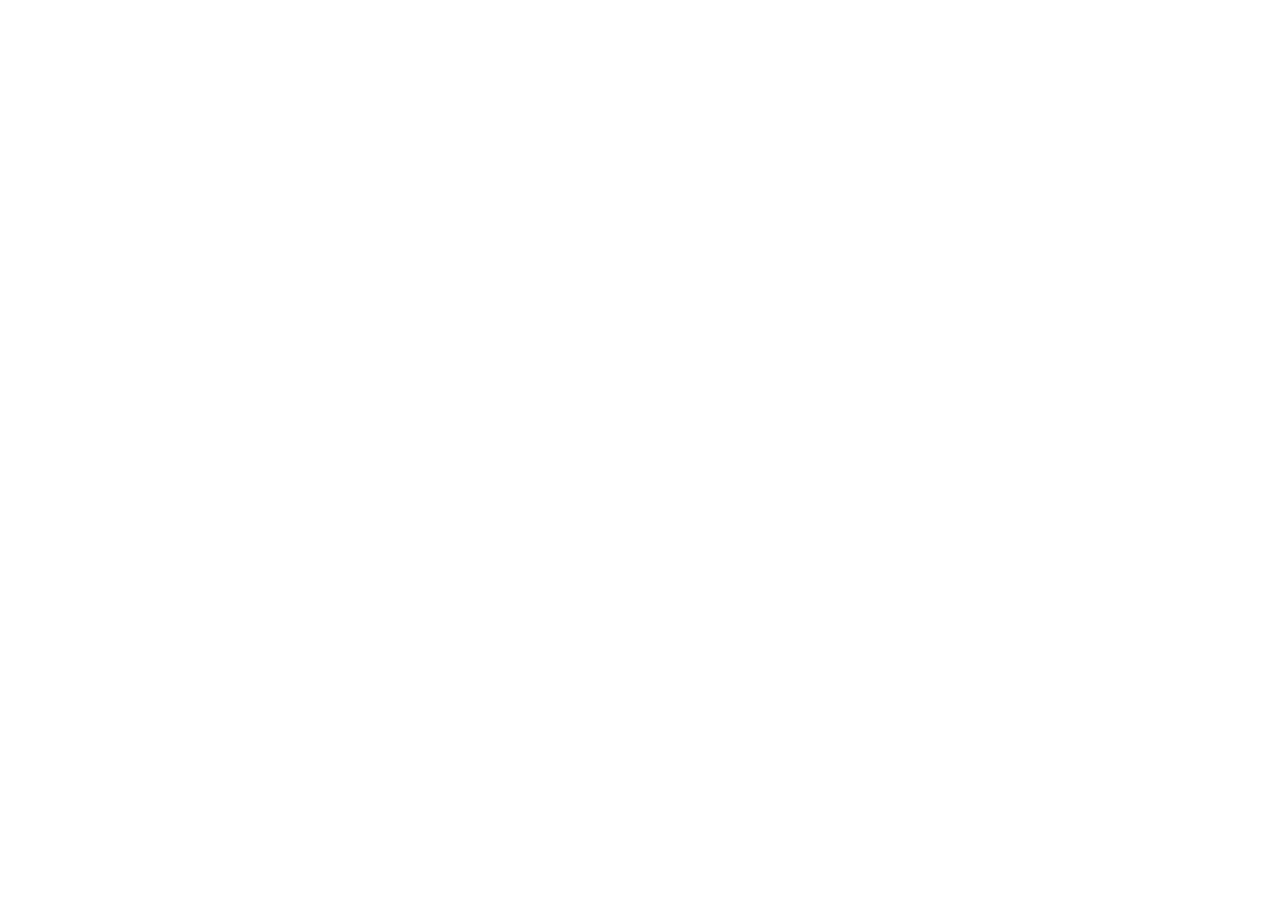
==== index.html @ 46f99bf2 "Update index.html to corrected build (new JS/CSS bundle hashes)" ====
<!doctype html>
<html lang="en">
  <head>
    <meta charset="UTF-8" />
    <link rel="icon" type="image/svg+xml" href="data:image/svg+xml,<svg xmlns='http://www.w3.org/2000/svg' viewBox='0 0 100 100'><text y='.9em' font-size='90'>✦</text></svg>" />
    <meta name="viewport" content="width=device-width, initial-scale=1.0" />
    <title>Ashfan — The Journey</title>
    <!-- Self-hosted fonts (public/fonts): zero external font requests.
         The display face and the hero poster are preloaded so first
         paint is already in the right type. -->
    <link rel="preload" as="font" type="font/woff2" href="./fonts/instrument-serif-400.woff2" crossorigin>
    <link rel="preload" as="image" href="./assets/hero-poster2.png">
    <script type="module" crossorigin src="./assets/index-CRUWCYdP.js"></script>
    <link rel="stylesheet" crossorigin href="./assets/index-CZ-pi1lu.css">
  </head>
  <body class="bg-[#C9CFD6] text-[#1A1C1E] selection:bg-[#F5B81E] selection:text-[#1A1C1E] antialiased overflow-x-hidden">
    <div id="root"></div>
  </body>
</html>
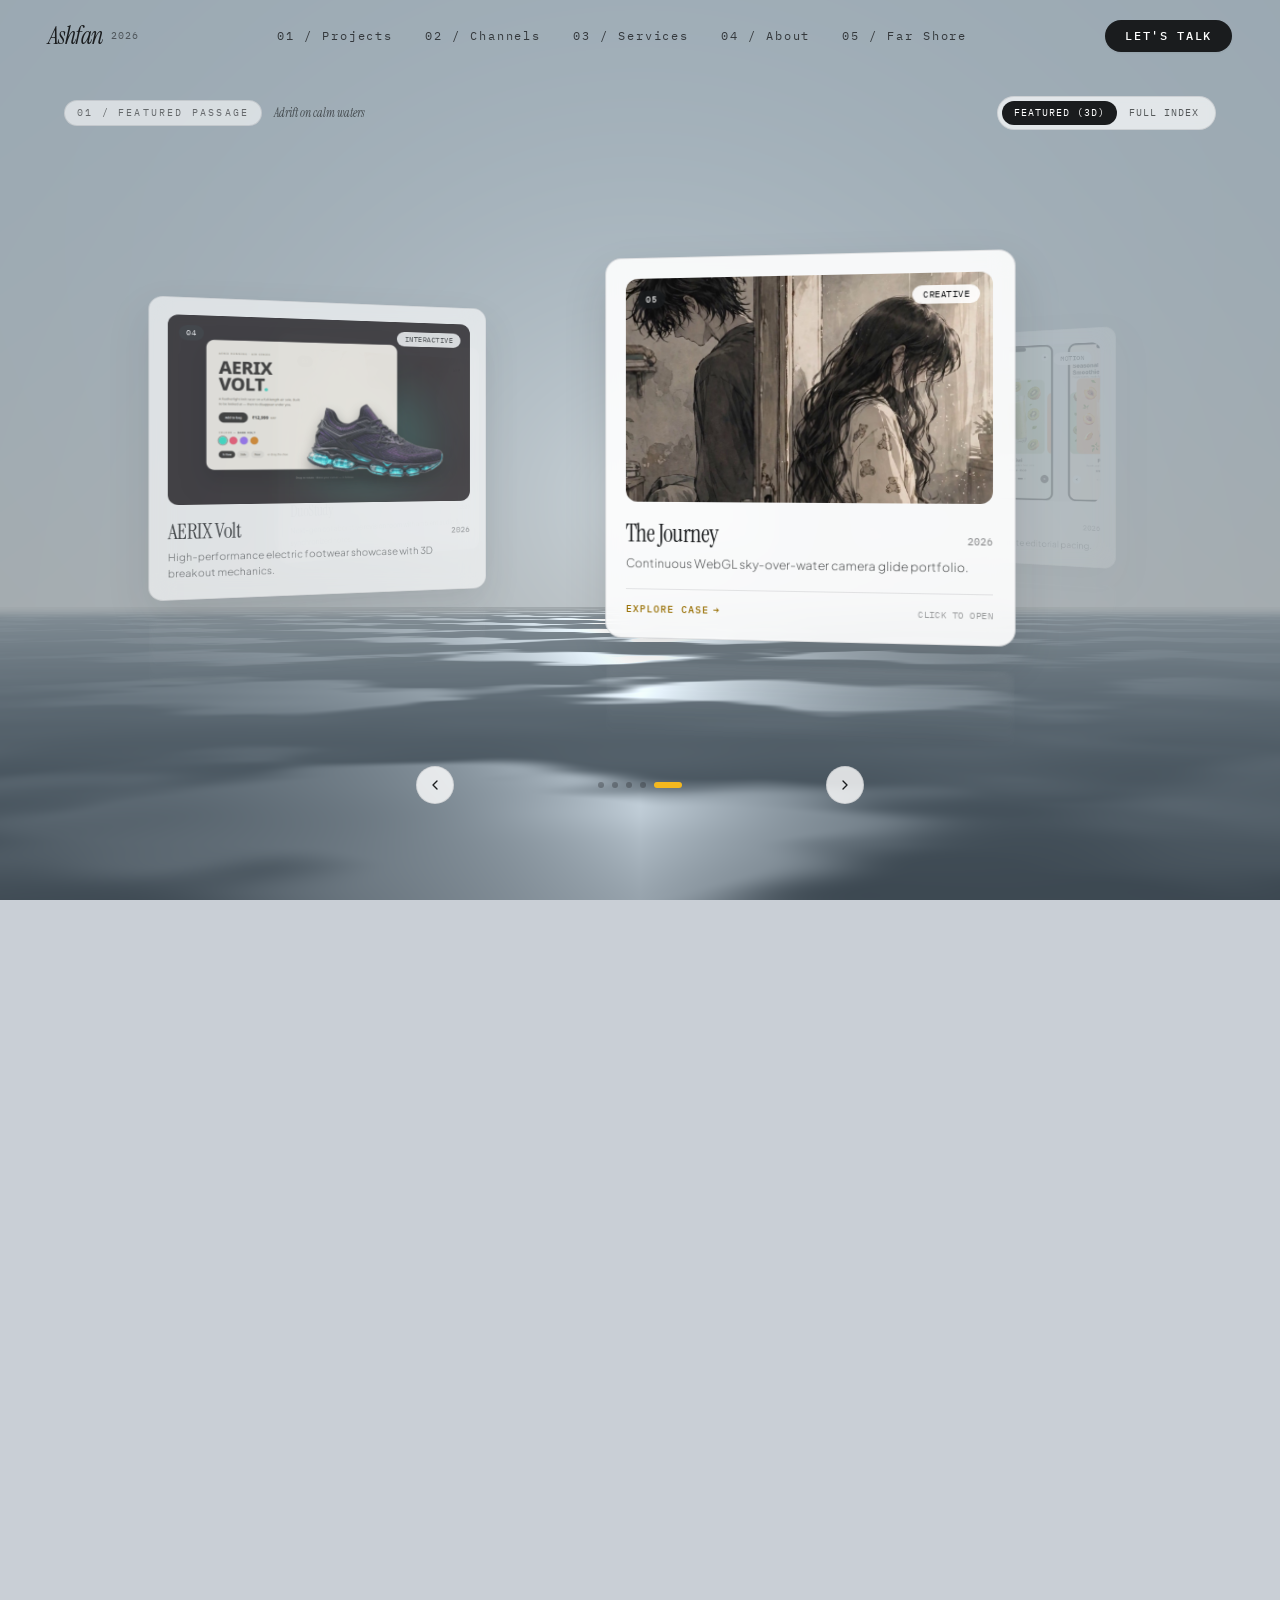
==== commit 6d3cceaf: "Update index.html to reference corrected build assets index-DCK0mVu6.js and index-BfdSkis0.css" ====
--- a/index.html
+++ b/index.html
@@ -10,8 +10,8 @@
          paint is already in the right type. -->
     <link rel="preload" as="font" type="font/woff2" href="./fonts/instrument-serif-400.woff2" crossorigin>
     <link rel="preload" as="image" href="./assets/hero-poster2.png">
-    <script type="module" crossorigin src="./assets/index-CRUWCYdP.js"></script>
-    <link rel="stylesheet" crossorigin href="./assets/index-CZ-pi1lu.css">
+    <script type="module" crossorigin src="./assets/index-DCK0mVu6.js"></script>
+    <link rel="stylesheet" crossorigin href="./assets/index-BfdSkis0.css">
   </head>
   <body class="bg-[#C9CFD6] text-[#1A1C1E] selection:bg-[#F5B81E] selection:text-[#1A1C1E] antialiased overflow-x-hidden">
     <div id="root"></div>
--- a/assets/index-BfdSkis0.css
+++ b/assets/index-BfdSkis0.css
@@ -0,0 +1 @@
+*,:before,:after{--tw-border-spacing-x: 0;--tw-border-spacing-y: 0;--tw-translate-x: 0;--tw-translate-y: 0;--tw-rotate: 0;--tw-skew-x: 0;--tw-skew-y: 0;--tw-scale-x: 1;--tw-scale-y: 1;--tw-pan-x: ;--tw-pan-y: ;--tw-pinch-zoom: ;--tw-scroll-snap-strictness: proximity;--tw-gradient-from-position: ;--tw-gradient-via-position: ;--tw-gradient-to-position: ;--tw-ordinal: ;--tw-slashed-zero: ;--tw-numeric-figure: ;--tw-numeric-spacing: ;--tw-numeric-fraction: ;--tw-ring-inset: ;--tw-ring-offset-width: 0px;--tw-ring-offset-color: #fff;--tw-ring-color: rgb(59 130 246 / .5);--tw-ring-offset-shadow: 0 0 #0000;--tw-ring-shadow: 0 0 #0000;--tw-shadow: 0 0 #0000;--tw-shadow-colored: 0 0 #0000;--tw-blur: ;--tw-brightness: ;--tw-contrast: ;--tw-grayscale: ;--tw-hue-rotate: ;--tw-invert: ;--tw-saturate: ;--tw-sepia: ;--tw-drop-shadow: ;--tw-backdrop-blur: ;--tw-backdrop-brightness: ;--tw-backdrop-contrast: ;--tw-backdrop-grayscale: ;--tw-backdrop-hue-rotate: ;--tw-backdrop-invert: ;--tw-backdrop-opacity: ;--tw-backdrop-saturate: ;--tw-backdrop-sepia: ;--tw-contain-size: ;--tw-contain-layout: ;--tw-contain-paint: ;--tw-contain-style: }::backdrop{--tw-border-spacing-x: 0;--tw-border-spacing-y: 0;--tw-translate-x: 0;--tw-translate-y: 0;--tw-rotate: 0;--tw-skew-x: 0;--tw-skew-y: 0;--tw-scale-x: 1;--tw-scale-y: 1;--tw-pan-x: ;--tw-pan-y: ;--tw-pinch-zoom: ;--tw-scroll-snap-strictness: proximity;--tw-gradient-from-position: ;--tw-gradient-via-position: ;--tw-gradient-to-position: ;--tw-ordinal: ;--tw-slashed-zero: ;--tw-numeric-figure: ;--tw-numeric-spacing: ;--tw-numeric-fraction: ;--tw-ring-inset: ;--tw-ring-offset-width: 0px;--tw-ring-offset-color: #fff;--tw-ring-color: rgb(59 130 246 / .5);--tw-ring-offset-shadow: 0 0 #0000;--tw-ring-shadow: 0 0 #0000;--tw-shadow: 0 0 #0000;--tw-shadow-colored: 0 0 #0000;--tw-blur: ;--tw-brightness: ;--tw-contrast: ;--tw-grayscale: ;--tw-hue-rotate: ;--tw-invert: ;--tw-saturate: ;--tw-sepia: ;--tw-drop-shadow: ;--tw-backdrop-blur: ;--tw-backdrop-brightness: ;--tw-backdrop-contrast: ;--tw-backdrop-grayscale: ;--tw-backdrop-hue-rotate: ;--tw-backdrop-invert: ;--tw-backdrop-opacity: ;--tw-backdrop-saturate: ;--tw-backdrop-sepia: ;--tw-contain-size: ;--tw-contain-layout: ;--tw-contain-paint: ;--tw-contain-style: }*,:before,:after{box-sizing:border-box;border-width:0;border-style:solid;border-color:#e5e7eb}:before,:after{--tw-content: ""}html,:host{line-height:1.5;-webkit-text-size-adjust:100%;-moz-tab-size:4;-o-tab-size:4;tab-size:4;font-family:Plus Jakarta Sans,system-ui,-apple-system,sans-serif;font-feature-settings:normal;font-variation-settings:normal;-webkit-tap-highlight-color:transparent}body{margin:0;line-height:inherit}hr{height:0;color:inherit;border-top-width:1px}abbr:where([title]){-webkit-text-decoration:underline dotted;text-decoration:underline dotted}h1,h2,h3,h4,h5,h6{font-size:inherit;font-weight:inherit}a{color:inherit;text-decoration:inherit}b,strong{font-weight:bolder}code,kbd,samp,pre{font-family:IBM Plex Mono,ui-monospace,SFMono-Regular,monospace;font-feature-settings:normal;font-variation-settings:normal;font-size:1em}small{font-size:80%}sub,sup{font-size:75%;line-height:0;position:relative;vertical-align:baseline}sub{bottom:-.25em}sup{top:-.5em}table{text-indent:0;border-color:inherit;border-collapse:collapse}button,input,optgroup,select,textarea{font-family:inherit;font-feature-settings:inherit;font-variation-settings:inherit;font-size:100%;font-weight:inherit;line-height:inherit;letter-spacing:inherit;color:inherit;margin:0;padding:0}button,select{text-transform:none}button,input:where([type=button]),input:where([type=reset]),input:where([type=submit]){-webkit-appearance:button;background-color:transparent;background-image:none}:-moz-focusring{outline:auto}:-moz-ui-invalid{box-shadow:none}progress{vertical-align:baseline}::-webkit-inner-spin-button,::-webkit-outer-spin-button{height:auto}[type=search]{-webkit-appearance:textfield;outline-offset:-2px}::-webkit-search-decoration{-webkit-appearance:none}::-webkit-file-upload-button{-webkit-appearance:button;font:inherit}summary{display:list-item}blockquote,dl,dd,h1,h2,h3,h4,h5,h6,hr,figure,p,pre{margin:0}fieldset{margin:0;padding:0}legend{padding:0}ol,ul,menu{list-style:none;margin:0;padding:0}dialog{padding:0}textarea{resize:vertical}input::-moz-placeholder,textarea::-moz-placeholder{opacity:1;color:#9ca3af}input::placeholder,textarea::placeholder{opacity:1;color:#9ca3af}button,[role=button]{cursor:pointer}:disabled{cursor:default}img,svg,video,canvas,audio,iframe,embed,object{display:block;vertical-align:middle}img,video{max-width:100%;height:auto}[hidden]:where(:not([hidden=until-found])){display:none}.\!container{width:100%!important}.container{width:100%}@media(min-width:640px){.\!container{max-width:640px!important}.container{max-width:640px}}@media(min-width:768px){.\!container{max-width:768px!important}.container{max-width:768px}}@media(min-width:1024px){.\!container{max-width:1024px!important}.container{max-width:1024px}}@media(min-width:1280px){.\!container{max-width:1280px!important}.container{max-width:1280px}}@media(min-width:1536px){.\!container{max-width:1536px!important}.container{max-width:1536px}}.pointer-events-none{pointer-events:none}.pointer-events-auto{pointer-events:auto}.visible{visibility:visible}.static{position:static}.fixed{position:fixed}.absolute{position:absolute}.relative{position:relative}.inset-0{top:0;right:0;bottom:0;left:0}.inset-x-0{left:0;right:0}.inset-x-8{left:2rem;right:2rem}.-bottom-2{bottom:-.5rem}.bottom-8{bottom:2rem}.left-1\/2{left:50%}.left-2\.5{left:.625rem}.left-3{left:.75rem}.right-3{right:.75rem}.top-0{top:0}.top-2\.5{top:.625rem}.top-20{top:5rem}.top-3{top:.75rem}.top-\[102\%\]{top:102%}.top-\[96\%\]{top:96%}.top-\[98\%\]{top:98%}.z-0{z-index:0}.z-10{z-index:10}.z-20{z-index:20}.z-30{z-index:30}.z-40{z-index:40}.z-50{z-index:50}.col-span-2{grid-column:span 2 / span 2}.mx-auto{margin-left:auto;margin-right:auto}.my-auto{margin-top:auto;margin-bottom:auto}.mb-1{margin-bottom:.25rem}.mb-2{margin-bottom:.5rem}.mb-4{margin-bottom:1rem}.mt-0\.5{margin-top:.125rem}.mt-1{margin-top:.25rem}.mt-2{margin-top:.5rem}.mt-2\.5{margin-top:.625rem}.mt-3{margin-top:.75rem}.mt-4{margin-top:1rem}.mt-5{margin-top:1.25rem}.mt-6{margin-top:1.5rem}.mt-8{margin-top:2rem}.line-clamp-2{overflow:hidden;display:-webkit-box;-webkit-box-orient:vertical;-webkit-line-clamp:2}.line-clamp-3{overflow:hidden;display:-webkit-box;-webkit-box-orient:vertical;-webkit-line-clamp:3}.block{display:block}.inline-block{display:inline-block}.flex{display:flex}.inline-flex{display:inline-flex}.table{display:table}.grid{display:grid}.hidden{display:none}.aspect-\[16\/10\]{aspect-ratio:16/10}.aspect-\[21\/9\]{aspect-ratio:21/9}.h-0{height:0px}.h-1\.5{height:.375rem}.h-16{height:4rem}.h-2{height:.5rem}.h-2\.5{height:.625rem}.h-20{height:5rem}.h-28{height:7rem}.h-3{height:.75rem}.h-3\.5{height:.875rem}.h-4{height:1rem}.h-44{height:11rem}.h-5{height:1.25rem}.h-6{height:1.5rem}.h-8{height:2rem}.h-\[26px\]{height:26px}.h-\[460px\]{height:460px}.h-full{height:100%}.max-h-\[90vh\]{max-height:90vh}.min-h-\[1150vh\]{min-height:1150vh}.w-1{width:.25rem}.w-1\.5{width:.375rem}.w-2{width:.5rem}.w-2\.5{width:.625rem}.w-3{width:.75rem}.w-3\.5{width:.875rem}.w-32{width:8rem}.w-4{width:1rem}.w-44{width:11rem}.w-5{width:1.25rem}.w-6{width:1.5rem}.w-7{width:1.75rem}.w-\[290px\]{width:290px}.w-\[68\%\]{width:68%}.w-full{width:100%}.max-w-3xl{max-width:48rem}.max-w-4xl{max-width:56rem}.max-w-5xl{max-width:64rem}.max-w-6xl{max-width:72rem}.max-w-7xl{max-width:80rem}.max-w-\[280px\]{max-width:280px}.max-w-\[320px\]{max-width:320px}.max-w-md{max-width:28rem}.max-w-xl{max-width:36rem}.flex-shrink-0{flex-shrink:0}.origin-bottom{transform-origin:bottom}.-translate-x-1\/2{--tw-translate-x: -50%;transform:translate(var(--tw-translate-x),var(--tw-translate-y)) rotate(var(--tw-rotate)) skew(var(--tw-skew-x)) skewY(var(--tw-skew-y)) scaleX(var(--tw-scale-x)) scaleY(var(--tw-scale-y))}.scale-95{--tw-scale-x: .95;--tw-scale-y: .95;transform:translate(var(--tw-translate-x),var(--tw-translate-y)) rotate(var(--tw-rotate)) skew(var(--tw-skew-x)) skewY(var(--tw-skew-y)) scaleX(var(--tw-scale-x)) scaleY(var(--tw-scale-y))}.scale-\[1\.28\]{--tw-scale-x: 1.28;--tw-scale-y: 1.28;transform:translate(var(--tw-translate-x),var(--tw-translate-y)) rotate(var(--tw-rotate)) skew(var(--tw-skew-x)) skewY(var(--tw-skew-y)) scaleX(var(--tw-scale-x)) scaleY(var(--tw-scale-y))}.scale-x-125{--tw-scale-x: 1.25;transform:translate(var(--tw-translate-x),var(--tw-translate-y)) rotate(var(--tw-rotate)) skew(var(--tw-skew-x)) skewY(var(--tw-skew-y)) scaleX(var(--tw-scale-x)) scaleY(var(--tw-scale-y))}.transform{transform:translate(var(--tw-translate-x),var(--tw-translate-y)) rotate(var(--tw-rotate)) skew(var(--tw-skew-x)) skewY(var(--tw-skew-y)) scaleX(var(--tw-scale-x)) scaleY(var(--tw-scale-y))}@keyframes bounce{0%,to{transform:translateY(-25%);animation-timing-function:cubic-bezier(.8,0,1,1)}50%{transform:none;animation-timing-function:cubic-bezier(0,0,.2,1)}}.animate-bounce{animation:bounce 1s infinite}@keyframes pulse{50%{opacity:.5}}.animate-pulse{animation:pulse 2s cubic-bezier(.4,0,.6,1) infinite}@keyframes ripple{0%{transform:scale(.8);opacity:.6}to{transform:scale(2.2);opacity:0}}.animate-ripple{animation:ripple 3s cubic-bezier(0,.2,.8,1) infinite}.cursor-grab{cursor:grab}.cursor-pointer{cursor:pointer}.select-none{-webkit-user-select:none;-moz-user-select:none;user-select:none}.resize{resize:both}.grid-cols-1{grid-template-columns:repeat(1,minmax(0,1fr))}.grid-cols-2{grid-template-columns:repeat(2,minmax(0,1fr))}.flex-row{flex-direction:row}.flex-col{flex-direction:column}.flex-wrap{flex-wrap:wrap}.items-start{align-items:flex-start}.items-end{align-items:flex-end}.items-center{align-items:center}.items-baseline{align-items:baseline}.justify-center{justify-content:center}.justify-between{justify-content:space-between}.gap-1{gap:.25rem}.gap-1\.5{gap:.375rem}.gap-2\.5{gap:.625rem}.gap-4{gap:1rem}.gap-6{gap:1.5rem}.gap-8{gap:2rem}.space-x-1>:not([hidden])~:not([hidden]){--tw-space-x-reverse: 0;margin-right:calc(.25rem * var(--tw-space-x-reverse));margin-left:calc(.25rem * calc(1 - var(--tw-space-x-reverse)))}.space-x-1\.5>:not([hidden])~:not([hidden]){--tw-space-x-reverse: 0;margin-right:calc(.375rem * var(--tw-space-x-reverse));margin-left:calc(.375rem * calc(1 - var(--tw-space-x-reverse)))}.space-x-2>:not([hidden])~:not([hidden]){--tw-space-x-reverse: 0;margin-right:calc(.5rem * var(--tw-space-x-reverse));margin-left:calc(.5rem * calc(1 - var(--tw-space-x-reverse)))}.space-x-2\.5>:not([hidden])~:not([hidden]){--tw-space-x-reverse: 0;margin-right:calc(.625rem * var(--tw-space-x-reverse));margin-left:calc(.625rem * calc(1 - var(--tw-space-x-reverse)))}.space-x-3>:not([hidden])~:not([hidden]){--tw-space-x-reverse: 0;margin-right:calc(.75rem * var(--tw-space-x-reverse));margin-left:calc(.75rem * calc(1 - var(--tw-space-x-reverse)))}.space-x-6>:not([hidden])~:not([hidden]){--tw-space-x-reverse: 0;margin-right:calc(1.5rem * var(--tw-space-x-reverse));margin-left:calc(1.5rem * calc(1 - var(--tw-space-x-reverse)))}.space-x-8>:not([hidden])~:not([hidden]){--tw-space-x-reverse: 0;margin-right:calc(2rem * var(--tw-space-x-reverse));margin-left:calc(2rem * calc(1 - var(--tw-space-x-reverse)))}.space-y-1\.5>:not([hidden])~:not([hidden]){--tw-space-y-reverse: 0;margin-top:calc(.375rem * calc(1 - var(--tw-space-y-reverse)));margin-bottom:calc(.375rem * var(--tw-space-y-reverse))}.space-y-2>:not([hidden])~:not([hidden]){--tw-space-y-reverse: 0;margin-top:calc(.5rem * calc(1 - var(--tw-space-y-reverse)));margin-bottom:calc(.5rem * var(--tw-space-y-reverse))}.space-y-4>:not([hidden])~:not([hidden]){--tw-space-y-reverse: 0;margin-top:calc(1rem * calc(1 - var(--tw-space-y-reverse)));margin-bottom:calc(1rem * var(--tw-space-y-reverse))}.space-y-5>:not([hidden])~:not([hidden]){--tw-space-y-reverse: 0;margin-top:calc(1.25rem * calc(1 - var(--tw-space-y-reverse)));margin-bottom:calc(1.25rem * var(--tw-space-y-reverse))}.space-y-6>:not([hidden])~:not([hidden]){--tw-space-y-reverse: 0;margin-top:calc(1.5rem * calc(1 - var(--tw-space-y-reverse)));margin-bottom:calc(1.5rem * var(--tw-space-y-reverse))}.space-y-8>:not([hidden])~:not([hidden]){--tw-space-y-reverse: 0;margin-top:calc(2rem * calc(1 - var(--tw-space-y-reverse)));margin-bottom:calc(2rem * var(--tw-space-y-reverse))}.divide-y>:not([hidden])~:not([hidden]){--tw-divide-y-reverse: 0;border-top-width:calc(1px * calc(1 - var(--tw-divide-y-reverse)));border-bottom-width:calc(1px * var(--tw-divide-y-reverse))}.divide-white\/10>:not([hidden])~:not([hidden]){border-color:#ffffff1a}.overflow-hidden{overflow:hidden}.overflow-y-auto{overflow-y:auto}.overflow-x-hidden{overflow-x:hidden}.whitespace-nowrap{white-space:nowrap}.rounded{border-radius:.25rem}.rounded-2xl{border-radius:1rem}.rounded-3xl{border-radius:1.5rem}.rounded-\[100\%\]{border-radius:100%}.rounded-full{border-radius:9999px}.rounded-md{border-radius:.375rem}.rounded-sm{border-radius:.125rem}.rounded-xl{border-radius:.75rem}.border{border-width:1px}.border-b{border-bottom-width:1px}.border-t{border-top-width:1px}.border-\[\#1A1C1E\]\/10{border-color:#1a1c1e1a}.border-\[\#1A1C1E\]\/20{border-color:#1a1c1e33}.border-\[\#1A1C1E\]\/30{border-color:#1a1c1e4d}.border-\[\#1A1C1E\]\/5{border-color:#1a1c1e0d}.border-white\/10{border-color:#ffffff1a}.border-white\/20{border-color:#fff3}.border-white\/40{border-color:#fff6}.bg-\[\#0A0A0C\]\/15{background-color:#0a0a0c26}.bg-\[\#0A0A0C\]\/65{background-color:#0a0a0ca6}.bg-\[\#0A0A0C\]\/90{background-color:#0a0a0ce6}.bg-\[\#121316\]\/95{background-color:#121316f2}.bg-\[\#1A1C1E\]{--tw-bg-opacity: 1;background-color:rgb(26 28 30 / var(--tw-bg-opacity, 1))}.bg-\[\#1A1C1E\]\/10{background-color:#1a1c1e1a}.bg-\[\#1A1C1E\]\/30{background-color:#1a1c1e4d}.bg-\[\#1A1C1E\]\/5{background-color:#1a1c1e0d}.bg-\[\#1A1C1E\]\/60{background-color:#1a1c1e99}.bg-\[\#1A1C1E\]\/80{background-color:#1a1c1ecc}.bg-\[\#C9CFD6\]{--tw-bg-opacity: 1;background-color:rgb(201 207 214 / var(--tw-bg-opacity, 1))}.bg-\[\#F5B81E\]{--tw-bg-opacity: 1;background-color:rgb(245 184 30 / var(--tw-bg-opacity, 1))}.bg-\[\#F7F8FA\]{--tw-bg-opacity: 1;background-color:rgb(247 248 250 / var(--tw-bg-opacity, 1))}.bg-white\/20{background-color:#fff3}.bg-white\/40{background-color:#fff6}.bg-white\/50{background-color:#ffffff80}.bg-white\/60{background-color:#fff9}.bg-white\/70{background-color:#ffffffb3}.bg-white\/80{background-color:#fffc}.bg-white\/85{background-color:#ffffffd9}.bg-white\/90{background-color:#ffffffe6}.bg-white\/95{background-color:#fffffff2}.bg-gradient-to-b{background-image:linear-gradient(to bottom,var(--tw-gradient-stops))}.bg-gradient-to-r{background-image:linear-gradient(to right,var(--tw-gradient-stops))}.bg-gradient-to-t{background-image:linear-gradient(to top,var(--tw-gradient-stops))}.from-\[\#96A8B4\]{--tw-gradient-from: #96A8B4 var(--tw-gradient-from-position);--tw-gradient-to: rgb(150 168 180 / 0) var(--tw-gradient-to-position);--tw-gradient-stops: var(--tw-gradient-from), var(--tw-gradient-to)}.from-\[\#F5B81E\]{--tw-gradient-from: #F5B81E var(--tw-gradient-from-position);--tw-gradient-to: rgb(245 184 30 / 0) var(--tw-gradient-to-position);--tw-gradient-stops: var(--tw-gradient-from), var(--tw-gradient-to)}.from-\[\#FDE68A\]{--tw-gradient-from: #FDE68A var(--tw-gradient-from-position);--tw-gradient-to: rgb(253 230 138 / 0) var(--tw-gradient-to-position);--tw-gradient-stops: var(--tw-gradient-from), var(--tw-gradient-to)}.from-black\/60{--tw-gradient-from: rgb(0 0 0 / .6) var(--tw-gradient-from-position);--tw-gradient-to: rgb(0 0 0 / 0) var(--tw-gradient-to-position);--tw-gradient-stops: var(--tw-gradient-from), var(--tw-gradient-to)}.via-\[\#687B88\]{--tw-gradient-to: rgb(104 123 136 / 0) var(--tw-gradient-to-position);--tw-gradient-stops: var(--tw-gradient-from), #687B88 var(--tw-gradient-via-position), var(--tw-gradient-to)}.via-transparent{--tw-gradient-to: rgb(0 0 0 / 0) var(--tw-gradient-to-position);--tw-gradient-stops: var(--tw-gradient-from), transparent var(--tw-gradient-via-position), var(--tw-gradient-to)}.to-\[\#3C4C57\]{--tw-gradient-to: #3C4C57 var(--tw-gradient-to-position)}.to-\[\#FDE68A\]{--tw-gradient-to: #FDE68A var(--tw-gradient-to-position)}.to-\[\#FFF3C4\]{--tw-gradient-to: #FFF3C4 var(--tw-gradient-to-position)}.to-transparent{--tw-gradient-to: transparent var(--tw-gradient-to-position)}.bg-clip-text{-webkit-background-clip:text;background-clip:text}.object-contain{-o-object-fit:contain;object-fit:contain}.object-cover{-o-object-fit:cover;object-fit:cover}.p-1{padding:.25rem}.p-1\.5{padding:.375rem}.p-2{padding:.5rem}.p-2\.5{padding:.625rem}.p-3{padding:.75rem}.p-4{padding:1rem}.p-5{padding:1.25rem}.p-6{padding:1.5rem}.p-8{padding:2rem}.px-2{padding-left:.5rem;padding-right:.5rem}.px-2\.5{padding-left:.625rem;padding-right:.625rem}.px-3{padding-left:.75rem;padding-right:.75rem}.px-3\.5{padding-left:.875rem;padding-right:.875rem}.px-4{padding-left:1rem;padding-right:1rem}.px-5{padding-left:1.25rem;padding-right:1.25rem}.px-6{padding-left:1.5rem;padding-right:1.5rem}.px-7{padding-left:1.75rem;padding-right:1.75rem}.px-8{padding-left:2rem;padding-right:2rem}.py-0\.5{padding-top:.125rem;padding-bottom:.125rem}.py-1{padding-top:.25rem;padding-bottom:.25rem}.py-1\.5{padding-top:.375rem;padding-bottom:.375rem}.py-2{padding-top:.5rem;padding-bottom:.5rem}.py-2\.5{padding-top:.625rem;padding-bottom:.625rem}.py-20{padding-top:5rem;padding-bottom:5rem}.py-3{padding-top:.75rem;padding-bottom:.75rem}.py-4{padding-top:1rem;padding-bottom:1rem}.py-5{padding-top:1.25rem;padding-bottom:1.25rem}.py-6{padding-top:1.5rem;padding-bottom:1.5rem}.pb-2{padding-bottom:.5rem}.pb-3{padding-bottom:.75rem}.pb-4{padding-bottom:1rem}.pb-6{padding-bottom:1.5rem}.pb-8{padding-bottom:2rem}.pt-3{padding-top:.75rem}.pt-4{padding-top:1rem}.pt-6{padding-top:1.5rem}.pt-8{padding-top:2rem}.text-left{text-align:left}.text-center{text-align:center}.font-mono{font-family:IBM Plex Mono,ui-monospace,SFMono-Regular,monospace}.font-rock{font-family:Fraunces,Georgia,serif}.font-sans{font-family:Plus Jakarta Sans,system-ui,-apple-system,sans-serif}.font-serif{font-family:"Instrument Serif",Georgia,serif}.text-2xl{font-size:1.5rem;line-height:2rem}.text-3xl{font-size:1.875rem;line-height:2.25rem}.text-5xl{font-size:3rem;line-height:1}.text-\[10px\]{font-size:10px}.text-\[11px\]{font-size:11px}.text-\[9px\]{font-size:9px}.text-base{font-size:1rem;line-height:1.5rem}.text-sm{font-size:.875rem;line-height:1.25rem}.text-xl{font-size:1.25rem;line-height:1.75rem}.text-xs{font-size:.75rem;line-height:1rem}.font-bold{font-weight:700}.font-light{font-weight:300}.font-medium{font-weight:500}.font-normal{font-weight:400}.font-semibold{font-weight:600}.uppercase{text-transform:uppercase}.italic{font-style:italic}.tabular-nums{--tw-numeric-spacing: tabular-nums;font-variant-numeric:var(--tw-ordinal) var(--tw-slashed-zero) var(--tw-numeric-figure) var(--tw-numeric-spacing) var(--tw-numeric-fraction)}.leading-\[0\.78\]{line-height:.78}.leading-\[1\.08\]{line-height:1.08}.leading-relaxed{line-height:1.625}.leading-snug{line-height:1.375}.leading-tight{line-height:1.25}.tracking-\[0\.03em\]{letter-spacing:.03em}.tracking-\[0\.16em\]{letter-spacing:.16em}.tracking-\[0\.22em\]{letter-spacing:.22em}.tracking-\[0\.25em\]{letter-spacing:.25em}.tracking-\[0\.2em\]{letter-spacing:.2em}.tracking-tight{letter-spacing:-.025em}.tracking-wider{letter-spacing:.05em}.tracking-widest{letter-spacing:.1em}.text-\[\#0A0A0C\]{--tw-text-opacity: 1;color:rgb(10 10 12 / var(--tw-text-opacity, 1))}.text-\[\#1A1C1E\]{--tw-text-opacity: 1;color:rgb(26 28 30 / var(--tw-text-opacity, 1))}.text-\[\#1A1C1E\]\/20{color:#1a1c1e33}.text-\[\#1A1C1E\]\/30{color:#1a1c1e4d}.text-\[\#1A1C1E\]\/40{color:#1a1c1e66}.text-\[\#1A1C1E\]\/50{color:#1a1c1e80}.text-\[\#1A1C1E\]\/60{color:#1a1c1e99}.text-\[\#1A1C1E\]\/70{color:#1a1c1eb3}.text-\[\#1A1C1E\]\/75{color:#1a1c1ebf}.text-\[\#1A1C1E\]\/80{color:#1a1c1ecc}.text-\[\#9A7208\]{--tw-text-opacity: 1;color:rgb(154 114 8 / var(--tw-text-opacity, 1))}.text-\[\#F5B81E\]{--tw-text-opacity: 1;color:rgb(245 184 30 / var(--tw-text-opacity, 1))}.text-current{color:currentColor}.text-transparent{color:transparent}.text-white{--tw-text-opacity: 1;color:rgb(255 255 255 / var(--tw-text-opacity, 1))}.text-white\/40{color:#fff6}.text-white\/50{color:#ffffff80}.text-white\/60{color:#fff9}.text-white\/70{color:#ffffffb3}.antialiased{-webkit-font-smoothing:antialiased;-moz-osx-font-smoothing:grayscale}.opacity-20{opacity:.2}.opacity-25{opacity:.25}.opacity-30{opacity:.3}.opacity-45{opacity:.45}.opacity-60{opacity:.6}.opacity-70{opacity:.7}.opacity-80{opacity:.8}.shadow{--tw-shadow: 0 1px 3px 0 rgb(0 0 0 / .1), 0 1px 2px -1px rgb(0 0 0 / .1);--tw-shadow-colored: 0 1px 3px 0 var(--tw-shadow-color), 0 1px 2px -1px var(--tw-shadow-color);box-shadow:var(--tw-ring-offset-shadow, 0 0 #0000),var(--tw-ring-shadow, 0 0 #0000),var(--tw-shadow)}.shadow-2xl{--tw-shadow: 0 25px 50px -12px rgb(0 0 0 / .25);--tw-shadow-colored: 0 25px 50px -12px var(--tw-shadow-color);box-shadow:var(--tw-ring-offset-shadow, 0 0 #0000),var(--tw-ring-shadow, 0 0 #0000),var(--tw-shadow)}.shadow-\[0_0_30px_rgba\(245\,184\,30\,0\.35\)\]{--tw-shadow: 0 0 30px rgba(245,184,30,.35);--tw-shadow-colored: 0 0 30px var(--tw-shadow-color);box-shadow:var(--tw-ring-offset-shadow, 0 0 #0000),var(--tw-ring-shadow, 0 0 #0000),var(--tw-shadow)}.shadow-\[0_16px_36px_rgba\(26\,28\,30\,0\.12\)\]{--tw-shadow: 0 16px 36px rgba(26,28,30,.12);--tw-shadow-colored: 0 16px 36px var(--tw-shadow-color);box-shadow:var(--tw-ring-offset-shadow, 0 0 #0000),var(--tw-ring-shadow, 0 0 #0000),var(--tw-shadow)}.shadow-\[0_18px_40px_rgba\(26\,28\,30\,0\.12\)\]{--tw-shadow: 0 18px 40px rgba(26,28,30,.12);--tw-shadow-colored: 0 18px 40px var(--tw-shadow-color);box-shadow:var(--tw-ring-offset-shadow, 0 0 #0000),var(--tw-ring-shadow, 0 0 #0000),var(--tw-shadow)}.shadow-\[0_20px_45px_rgba\(26\,28\,30\,0\.14\)\]{--tw-shadow: 0 20px 45px rgba(26,28,30,.14);--tw-shadow-colored: 0 20px 45px var(--tw-shadow-color);box-shadow:var(--tw-ring-offset-shadow, 0 0 #0000),var(--tw-ring-shadow, 0 0 #0000),var(--tw-shadow)}.shadow-\[0_24px_60px_rgba\(26\,28\,30\,0\.14\)\]{--tw-shadow: 0 24px 60px rgba(26,28,30,.14);--tw-shadow-colored: 0 24px 60px var(--tw-shadow-color);box-shadow:var(--tw-ring-offset-shadow, 0 0 #0000),var(--tw-ring-shadow, 0 0 #0000),var(--tw-shadow)}.shadow-inner{--tw-shadow: inset 0 2px 4px 0 rgb(0 0 0 / .05);--tw-shadow-colored: inset 0 2px 4px 0 var(--tw-shadow-color);box-shadow:var(--tw-ring-offset-shadow, 0 0 #0000),var(--tw-ring-shadow, 0 0 #0000),var(--tw-shadow)}.shadow-lg{--tw-shadow: 0 10px 15px -3px rgb(0 0 0 / .1), 0 4px 6px -4px rgb(0 0 0 / .1);--tw-shadow-colored: 0 10px 15px -3px var(--tw-shadow-color), 0 4px 6px -4px var(--tw-shadow-color);box-shadow:var(--tw-ring-offset-shadow, 0 0 #0000),var(--tw-ring-shadow, 0 0 #0000),var(--tw-shadow)}.shadow-md{--tw-shadow: 0 4px 6px -1px rgb(0 0 0 / .1), 0 2px 4px -2px rgb(0 0 0 / .1);--tw-shadow-colored: 0 4px 6px -1px var(--tw-shadow-color), 0 2px 4px -2px var(--tw-shadow-color);box-shadow:var(--tw-ring-offset-shadow, 0 0 #0000),var(--tw-ring-shadow, 0 0 #0000),var(--tw-shadow)}.shadow-sm{--tw-shadow: 0 1px 2px 0 rgb(0 0 0 / .05);--tw-shadow-colored: 0 1px 2px 0 var(--tw-shadow-color);box-shadow:var(--tw-ring-offset-shadow, 0 0 #0000),var(--tw-ring-shadow, 0 0 #0000),var(--tw-shadow)}.shadow-\[\#F5B81E\]\/20{--tw-shadow-color: rgb(245 184 30 / .2);--tw-shadow: var(--tw-shadow-colored)}.blur{--tw-blur: blur(8px);filter:var(--tw-blur) var(--tw-brightness) var(--tw-contrast) var(--tw-grayscale) var(--tw-hue-rotate) var(--tw-invert) var(--tw-saturate) var(--tw-sepia) var(--tw-drop-shadow)}.blur-\[1px\]{--tw-blur: blur(1px);filter:var(--tw-blur) var(--tw-brightness) var(--tw-contrast) var(--tw-grayscale) var(--tw-hue-rotate) var(--tw-invert) var(--tw-saturate) var(--tw-sepia) var(--tw-drop-shadow)}.blur-xl{--tw-blur: blur(24px);filter:var(--tw-blur) var(--tw-brightness) var(--tw-contrast) var(--tw-grayscale) var(--tw-hue-rotate) var(--tw-invert) var(--tw-saturate) var(--tw-sepia) var(--tw-drop-shadow)}.drop-shadow{--tw-drop-shadow: drop-shadow(0 1px 2px rgb(0 0 0 / .1)) drop-shadow(0 1px 1px rgb(0 0 0 / .06));filter:var(--tw-blur) var(--tw-brightness) var(--tw-contrast) var(--tw-grayscale) var(--tw-hue-rotate) var(--tw-invert) var(--tw-saturate) var(--tw-sepia) var(--tw-drop-shadow)}.drop-shadow-\[0_12px_24px_rgba\(26\,28\,30\,0\.18\)\]{--tw-drop-shadow: drop-shadow(0 12px 24px rgba(26,28,30,.18));filter:var(--tw-blur) var(--tw-brightness) var(--tw-contrast) var(--tw-grayscale) var(--tw-hue-rotate) var(--tw-invert) var(--tw-saturate) var(--tw-sepia) var(--tw-drop-shadow)}.sepia{--tw-sepia: sepia(100%);filter:var(--tw-blur) var(--tw-brightness) var(--tw-contrast) var(--tw-grayscale) var(--tw-hue-rotate) var(--tw-invert) var(--tw-saturate) var(--tw-sepia) var(--tw-drop-shadow)}.filter{filter:var(--tw-blur) var(--tw-brightness) var(--tw-contrast) var(--tw-grayscale) var(--tw-hue-rotate) var(--tw-invert) var(--tw-saturate) var(--tw-sepia) var(--tw-drop-shadow)}.backdrop-blur-md{--tw-backdrop-blur: blur(12px);-webkit-backdrop-filter:var(--tw-backdrop-blur) var(--tw-backdrop-brightness) var(--tw-backdrop-contrast) var(--tw-backdrop-grayscale) var(--tw-backdrop-hue-rotate) var(--tw-backdrop-invert) var(--tw-backdrop-opacity) var(--tw-backdrop-saturate) var(--tw-backdrop-sepia);backdrop-filter:var(--tw-backdrop-blur) var(--tw-backdrop-brightness) var(--tw-backdrop-contrast) var(--tw-backdrop-grayscale) var(--tw-backdrop-hue-rotate) var(--tw-backdrop-invert) var(--tw-backdrop-opacity) var(--tw-backdrop-saturate) var(--tw-backdrop-sepia)}.backdrop-blur-sm{--tw-backdrop-blur: blur(4px);-webkit-backdrop-filter:var(--tw-backdrop-blur) var(--tw-backdrop-brightness) var(--tw-backdrop-contrast) var(--tw-backdrop-grayscale) var(--tw-backdrop-hue-rotate) var(--tw-backdrop-invert) var(--tw-backdrop-opacity) var(--tw-backdrop-saturate) var(--tw-backdrop-sepia);backdrop-filter:var(--tw-backdrop-blur) var(--tw-backdrop-brightness) var(--tw-backdrop-contrast) var(--tw-backdrop-grayscale) var(--tw-backdrop-hue-rotate) var(--tw-backdrop-invert) var(--tw-backdrop-opacity) var(--tw-backdrop-saturate) var(--tw-backdrop-sepia)}.backdrop-blur-xl{--tw-backdrop-blur: blur(24px);-webkit-backdrop-filter:var(--tw-backdrop-blur) var(--tw-backdrop-brightness) var(--tw-backdrop-contrast) var(--tw-backdrop-grayscale) var(--tw-backdrop-hue-rotate) var(--tw-backdrop-invert) var(--tw-backdrop-opacity) var(--tw-backdrop-saturate) var(--tw-backdrop-sepia);backdrop-filter:var(--tw-backdrop-blur) var(--tw-backdrop-brightness) var(--tw-backdrop-contrast) var(--tw-backdrop-grayscale) var(--tw-backdrop-hue-rotate) var(--tw-backdrop-invert) var(--tw-backdrop-opacity) var(--tw-backdrop-saturate) var(--tw-backdrop-sepia)}.transition{transition-property:color,background-color,border-color,text-decoration-color,fill,stroke,opacity,box-shadow,transform,filter,backdrop-filter;transition-timing-function:cubic-bezier(.4,0,.2,1);transition-duration:.15s}.transition-all{transition-property:all;transition-timing-function:cubic-bezier(.4,0,.2,1);transition-duration:.15s}.transition-colors{transition-property:color,background-color,border-color,text-decoration-color,fill,stroke;transition-timing-function:cubic-bezier(.4,0,.2,1);transition-duration:.15s}.transition-opacity{transition-property:opacity;transition-timing-function:cubic-bezier(.4,0,.2,1);transition-duration:.15s}.transition-transform{transition-property:transform;transition-timing-function:cubic-bezier(.4,0,.2,1);transition-duration:.15s}.duration-150{transition-duration:.15s}.duration-200{transition-duration:.2s}.duration-300{transition-duration:.3s}.duration-500{transition-duration:.5s}.ease-in-out{transition-timing-function:cubic-bezier(.4,0,.2,1)}.ease-out{transition-timing-function:cubic-bezier(0,0,.2,1)}.will-change-transform{will-change:transform}@font-face{font-family:"Instrument Serif";font-style:normal;font-weight:400;font-display:swap;src:url(../fonts/instrument-serif-400.woff2) format("woff2");unicode-range:U+0000-00FF,U+0131,U+0152-0153,U+02BB-02BC,U+02C6,U+02DA,U+02DC,U+0304,U+0308,U+0329,U+2000-206F,U+20AC,U+2122,U+2191,U+2193,U+2212,U+2215,U+FEFF,U+FFFD}@font-face{font-family:"Instrument Serif";font-style:italic;font-weight:400;font-display:swap;src:url(../fonts/instrument-serif-400-italic.woff2) format("woff2");unicode-range:U+0000-00FF,U+0131,U+0152-0153,U+02BB-02BC,U+02C6,U+02DA,U+02DC,U+0304,U+0308,U+0329,U+2000-206F,U+20AC,U+2122,U+2191,U+2193,U+2212,U+2215,U+FEFF,U+FFFD}@font-face{font-family:Plus Jakarta Sans;font-style:normal;font-weight:200 800;font-display:swap;src:url(../fonts/plus-jakarta-sans-var.woff2) format("woff2");unicode-range:U+0000-00FF,U+0131,U+0152-0153,U+02BB-02BC,U+02C6,U+02DA,U+02DC,U+0304,U+0308,U+0329,U+2000-206F,U+20AC,U+2122,U+2191,U+2193,U+2212,U+2215,U+FEFF,U+FFFD}@font-face{font-family:Fraunces;font-style:normal;font-weight:600;font-display:swap;src:url(../fonts/fraunces-600.woff2) format("woff2")}@font-face{font-family:IBM Plex Mono;font-style:normal;font-weight:400;font-display:swap;src:url(../fonts/plex-mono-400.woff2) format("woff2")}@font-face{font-family:IBM Plex Mono;font-style:normal;font-weight:500;font-display:swap;src:url(../fonts/plex-mono-500.woff2) format("woff2")}:root{color-scheme:light dark}html{scroll-behavior:smooth;font-family:Plus Jakarta Sans,system-ui,-apple-system,sans-serif;background-color:#c9cfd6}body{margin:0;padding:0;overflow-x:hidden;line-height:1.6;-webkit-font-smoothing:antialiased;-moz-osx-font-smoothing:grayscale}::-webkit-scrollbar{width:6px}::-webkit-scrollbar-track{background:transparent}::-webkit-scrollbar-thumb{background:#1a1c1e33;border-radius:9999px}::-webkit-scrollbar-thumb:hover{background:#f5b81ea6}.perspective-1000{perspective:1000px}.perspective-1200{perspective:1200px}@keyframes rockbob{0%,to{transform:translateY(-3.5px)}50%{transform:translateY(3.5px)}}.animate-rockbob{animation:rockbob 7s ease-in-out infinite}@media(prefers-reduced-motion:reduce){.animate-rockbob{animation:none}}.selection\:bg-\[\#F5B81E\] *::-moz-selection{--tw-bg-opacity: 1;background-color:rgb(245 184 30 / var(--tw-bg-opacity, 1))}.selection\:bg-\[\#F5B81E\] *::selection{--tw-bg-opacity: 1;background-color:rgb(245 184 30 / var(--tw-bg-opacity, 1))}.selection\:text-\[\#1A1C1E\] *::-moz-selection{--tw-text-opacity: 1;color:rgb(26 28 30 / var(--tw-text-opacity, 1))}.selection\:text-\[\#1A1C1E\] *::selection{--tw-text-opacity: 1;color:rgb(26 28 30 / var(--tw-text-opacity, 1))}.selection\:bg-\[\#F5B81E\]::-moz-selection{--tw-bg-opacity: 1;background-color:rgb(245 184 30 / var(--tw-bg-opacity, 1))}.selection\:bg-\[\#F5B81E\]::selection{--tw-bg-opacity: 1;background-color:rgb(245 184 30 / var(--tw-bg-opacity, 1))}.selection\:text-\[\#1A1C1E\]::-moz-selection{--tw-text-opacity: 1;color:rgb(26 28 30 / var(--tw-text-opacity, 1))}.selection\:text-\[\#1A1C1E\]::selection{--tw-text-opacity: 1;color:rgb(26 28 30 / var(--tw-text-opacity, 1))}.hover\:-translate-y-1\.5:hover{--tw-translate-y: -.375rem;transform:translate(var(--tw-translate-x),var(--tw-translate-y)) rotate(var(--tw-rotate)) skew(var(--tw-skew-x)) skewY(var(--tw-skew-y)) scaleX(var(--tw-scale-x)) scaleY(var(--tw-scale-y))}.hover\:-translate-y-2:hover{--tw-translate-y: -.5rem;transform:translate(var(--tw-translate-x),var(--tw-translate-y)) rotate(var(--tw-rotate)) skew(var(--tw-skew-x)) skewY(var(--tw-skew-y)) scaleX(var(--tw-scale-x)) scaleY(var(--tw-scale-y))}.hover\:border-white\/50:hover{border-color:#ffffff80}.hover\:bg-\[\#1A1C1E\]\/5:hover{background-color:#1a1c1e0d}.hover\:bg-\[\#1A1C1E\]\/60:hover{background-color:#1a1c1e99}.hover\:bg-\[\#F5B81E\]:hover{--tw-bg-opacity: 1;background-color:rgb(245 184 30 / var(--tw-bg-opacity, 1))}.hover\:bg-white:hover{--tw-bg-opacity: 1;background-color:rgb(255 255 255 / var(--tw-bg-opacity, 1))}.hover\:bg-white\/10:hover{background-color:#ffffff1a}.hover\:bg-white\/40:hover{background-color:#fff6}.hover\:bg-white\/\[0\.03\]:hover{background-color:#ffffff08}.hover\:text-\[\#1A1C1E\]:hover{--tw-text-opacity: 1;color:rgb(26 28 30 / var(--tw-text-opacity, 1))}.hover\:text-\[\#B57E08\]:hover{--tw-text-opacity: 1;color:rgb(181 126 8 / var(--tw-text-opacity, 1))}.hover\:text-\[\#F5B81E\]:hover{--tw-text-opacity: 1;color:rgb(245 184 30 / var(--tw-text-opacity, 1))}.hover\:text-white:hover{--tw-text-opacity: 1;color:rgb(255 255 255 / var(--tw-text-opacity, 1))}.hover\:opacity-90:hover{opacity:.9}.hover\:shadow-lg:hover{--tw-shadow: 0 10px 15px -3px rgb(0 0 0 / .1), 0 4px 6px -4px rgb(0 0 0 / .1);--tw-shadow-colored: 0 10px 15px -3px var(--tw-shadow-color), 0 4px 6px -4px var(--tw-shadow-color);box-shadow:var(--tw-ring-offset-shadow, 0 0 #0000),var(--tw-ring-shadow, 0 0 #0000),var(--tw-shadow)}.hover\:brightness-110:hover{--tw-brightness: brightness(1.1);filter:var(--tw-blur) var(--tw-brightness) var(--tw-contrast) var(--tw-grayscale) var(--tw-hue-rotate) var(--tw-invert) var(--tw-saturate) var(--tw-sepia) var(--tw-drop-shadow)}.focus\:outline-none:focus{outline:2px solid transparent;outline-offset:2px}.focus-visible\:ring-1:focus-visible{--tw-ring-offset-shadow: var(--tw-ring-inset) 0 0 0 var(--tw-ring-offset-width) var(--tw-ring-offset-color);--tw-ring-shadow: var(--tw-ring-inset) 0 0 0 calc(1px + var(--tw-ring-offset-width)) var(--tw-ring-color);box-shadow:var(--tw-ring-offset-shadow),var(--tw-ring-shadow),var(--tw-shadow, 0 0 #0000)}.focus-visible\:ring-2:focus-visible{--tw-ring-offset-shadow: var(--tw-ring-inset) 0 0 0 var(--tw-ring-offset-width) var(--tw-ring-offset-color);--tw-ring-shadow: var(--tw-ring-inset) 0 0 0 calc(2px + var(--tw-ring-offset-width)) var(--tw-ring-color);box-shadow:var(--tw-ring-offset-shadow),var(--tw-ring-shadow),var(--tw-shadow, 0 0 #0000)}.focus-visible\:ring-\[\#1A1C1E\]:focus-visible{--tw-ring-opacity: 1;--tw-ring-color: rgb(26 28 30 / var(--tw-ring-opacity, 1))}.focus-visible\:ring-\[\#9A7208\]:focus-visible{--tw-ring-opacity: 1;--tw-ring-color: rgb(154 114 8 / var(--tw-ring-opacity, 1))}.focus-visible\:ring-\[\#B57E08\]:focus-visible{--tw-ring-opacity: 1;--tw-ring-color: rgb(181 126 8 / var(--tw-ring-opacity, 1))}.focus-visible\:ring-\[\#F5B81E\]:focus-visible{--tw-ring-opacity: 1;--tw-ring-color: rgb(245 184 30 / var(--tw-ring-opacity, 1))}.focus-visible\:ring-white:focus-visible{--tw-ring-opacity: 1;--tw-ring-color: rgb(255 255 255 / var(--tw-ring-opacity, 1))}.active\:cursor-grabbing:active{cursor:grabbing}.group:hover .group-hover\:translate-x-1{--tw-translate-x: .25rem;transform:translate(var(--tw-translate-x),var(--tw-translate-y)) rotate(var(--tw-rotate)) skew(var(--tw-skew-x)) skewY(var(--tw-skew-y)) scaleX(var(--tw-scale-x)) scaleY(var(--tw-scale-y))}.group:hover .group-hover\:scale-105{--tw-scale-x: 1.05;--tw-scale-y: 1.05;transform:translate(var(--tw-translate-x),var(--tw-translate-y)) rotate(var(--tw-rotate)) skew(var(--tw-skew-x)) skewY(var(--tw-skew-y)) scaleX(var(--tw-scale-x)) scaleY(var(--tw-scale-y))}.group:hover .group-hover\:text-\[\#9A7208\]{--tw-text-opacity: 1;color:rgb(154 114 8 / var(--tw-text-opacity, 1))}.group:hover .group-hover\:text-\[\#B57E08\]{--tw-text-opacity: 1;color:rgb(181 126 8 / var(--tw-text-opacity, 1))}.group:hover .group-hover\:text-\[\#F5B81E\]{--tw-text-opacity: 1;color:rgb(245 184 30 / var(--tw-text-opacity, 1))}.group:hover .group-hover\:text-white{--tw-text-opacity: 1;color:rgb(255 255 255 / var(--tw-text-opacity, 1))}@media(min-width:640px){.sm\:col-span-1{grid-column:span 1 / span 1}.sm\:mt-0{margin-top:0}.sm\:block{display:block}.sm\:inline{display:inline}.sm\:hidden{display:none}.sm\:aspect-\[2\/1\]{aspect-ratio:2/1}.sm\:h-3\.5{height:.875rem}.sm\:h-56{height:14rem}.sm\:w-3\.5{width:.875rem}.sm\:w-56{width:14rem}.sm\:w-\[350px\]{width:350px}.sm\:max-w-md{max-width:28rem}.sm\:max-w-xl{max-width:36rem}.sm\:scale-\[1\.32\]{--tw-scale-x: 1.32;--tw-scale-y: 1.32;transform:translate(var(--tw-translate-x),var(--tw-translate-y)) rotate(var(--tw-rotate)) skew(var(--tw-skew-x)) skewY(var(--tw-skew-y)) scaleX(var(--tw-scale-x)) scaleY(var(--tw-scale-y))}.sm\:grid-cols-2{grid-template-columns:repeat(2,minmax(0,1fr))}.sm\:grid-cols-3{grid-template-columns:repeat(3,minmax(0,1fr))}.sm\:flex-row{flex-direction:row}.sm\:gap-3{gap:.75rem}.sm\:space-x-2>:not([hidden])~:not([hidden]){--tw-space-x-reverse: 0;margin-right:calc(.5rem * var(--tw-space-x-reverse));margin-left:calc(.5rem * calc(1 - var(--tw-space-x-reverse)))}.sm\:space-x-3>:not([hidden])~:not([hidden]){--tw-space-x-reverse: 0;margin-right:calc(.75rem * var(--tw-space-x-reverse));margin-left:calc(.75rem * calc(1 - var(--tw-space-x-reverse)))}.sm\:p-12{padding:3rem}.sm\:p-2{padding:.5rem}.sm\:p-6{padding:1.5rem}.sm\:p-8{padding:2rem}.sm\:px-5{padding-left:1.25rem;padding-right:1.25rem}.sm\:px-6{padding-left:1.5rem;padding-right:1.5rem}.sm\:px-7{padding-left:1.75rem;padding-right:1.75rem}.sm\:px-8{padding-left:2rem;padding-right:2rem}.sm\:py-2{padding-top:.5rem;padding-bottom:.5rem}.sm\:py-3{padding-top:.75rem;padding-bottom:.75rem}.sm\:py-5{padding-top:1.25rem;padding-bottom:1.25rem}.sm\:text-2xl{font-size:1.5rem;line-height:2rem}.sm\:text-3xl{font-size:1.875rem;line-height:2.25rem}.sm\:text-4xl{font-size:2.25rem;line-height:2.5rem}.sm\:text-6xl{font-size:3.75rem;line-height:1}.sm\:text-base{font-size:1rem;line-height:1.5rem}.sm\:text-sm{font-size:.875rem;line-height:1.25rem}.sm\:text-xs{font-size:.75rem;line-height:1rem}.sm\:tracking-\[0\.14em\]{letter-spacing:.14em}.sm\:tracking-\[0\.16em\]{letter-spacing:.16em}}@media(min-width:768px){.md\:col-span-2{grid-column:span 2 / span 2}.md\:mt-0{margin-top:0}.md\:flex{display:flex}.md\:hidden{display:none}.md\:h-64{height:16rem}.md\:h-\[500px\]{height:500px}.md\:w-64{width:16rem}.md\:w-\[400px\]{width:400px}.md\:scale-\[1\.34\]{--tw-scale-x: 1.34;--tw-scale-y: 1.34;transform:translate(var(--tw-translate-x),var(--tw-translate-y)) rotate(var(--tw-rotate)) skew(var(--tw-skew-x)) skewY(var(--tw-skew-y)) scaleX(var(--tw-scale-x)) scaleY(var(--tw-scale-y))}.md\:grid-cols-2{grid-template-columns:repeat(2,minmax(0,1fr))}.md\:grid-cols-3{grid-template-columns:repeat(3,minmax(0,1fr))}.md\:flex-row{flex-direction:row}.md\:items-center{align-items:center}.md\:border-l{border-left-width:1px}.md\:border-\[\#1A1C1E\]\/10{border-color:#1a1c1e1a}.md\:p-10{padding:2.5rem}.md\:p-16{padding:4rem}.md\:px-12{padding-left:3rem;padding-right:3rem}.md\:pl-6{padding-left:1.5rem}.md\:text-5xl{font-size:3rem;line-height:1}.md\:text-7xl{font-size:4.5rem;line-height:1}.md\:text-xs{font-size:.75rem;line-height:1rem}}@media(min-width:1024px){.lg\:grid-cols-4{grid-template-columns:repeat(4,minmax(0,1fr))}}
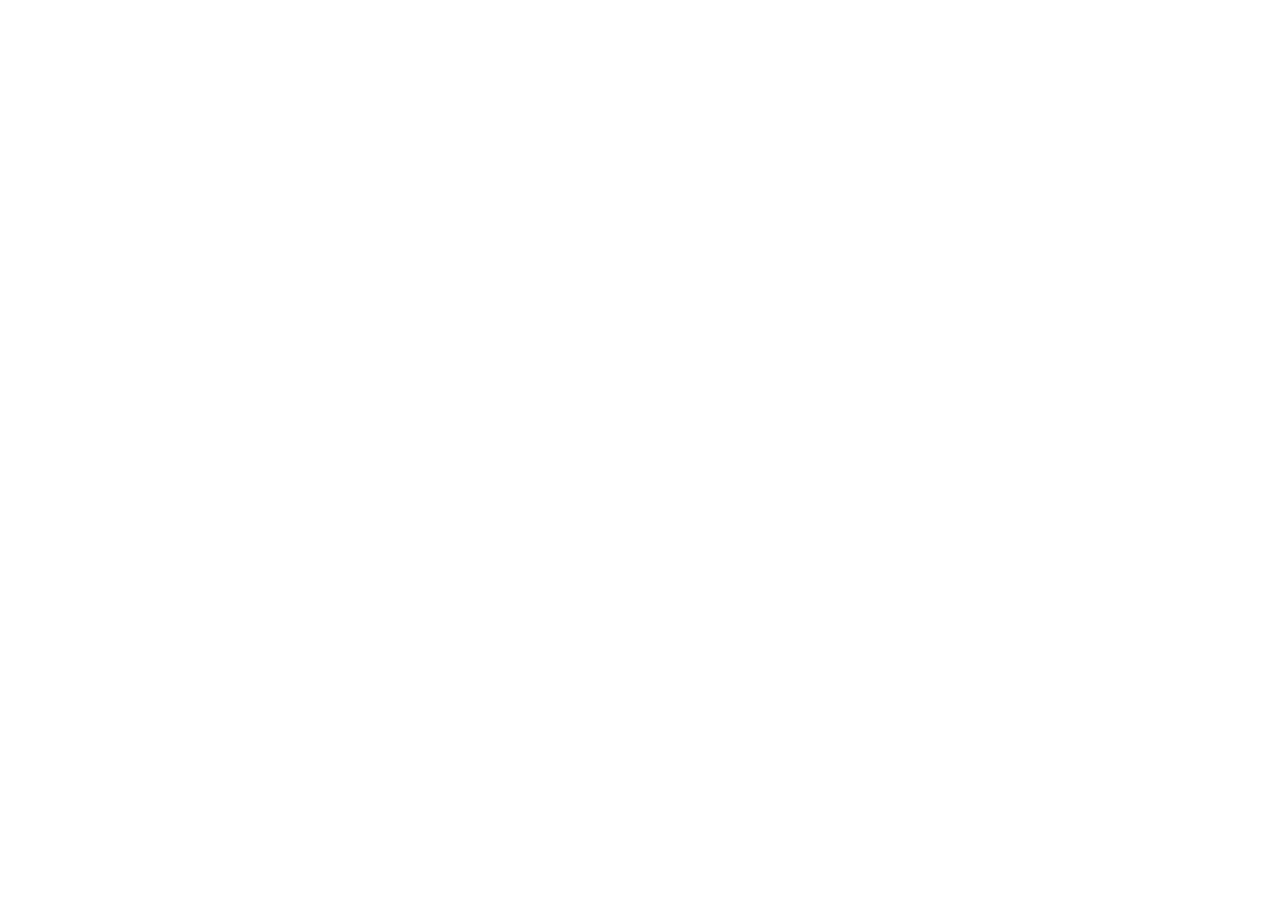
==== commit f9264715: "Phase 1: replace index.html with new entry HTML" ====
--- a/index.html
+++ b/index.html
@@ -10,8 +10,8 @@
          paint is already in the right type. -->
     <link rel="preload" as="font" type="font/woff2" href="./fonts/instrument-serif-400.woff2" crossorigin>
     <link rel="preload" as="image" href="./assets/hero-poster2.png">
-    <script type="module" crossorigin src="./assets/index-DCK0mVu6.js"></script>
-    <link rel="stylesheet" crossorigin href="./assets/index-BfdSkis0.css">
+    <script type="module" crossorigin src="./assets/index-CLtEjyCU.js"></script>
+    <link rel="stylesheet" crossorigin href="./assets/index-CoEMPRac.css">
   </head>
   <body class="bg-[#C9CFD6] text-[#1A1C1E] selection:bg-[#F5B81E] selection:text-[#1A1C1E] antialiased overflow-x-hidden">
     <div id="root"></div>
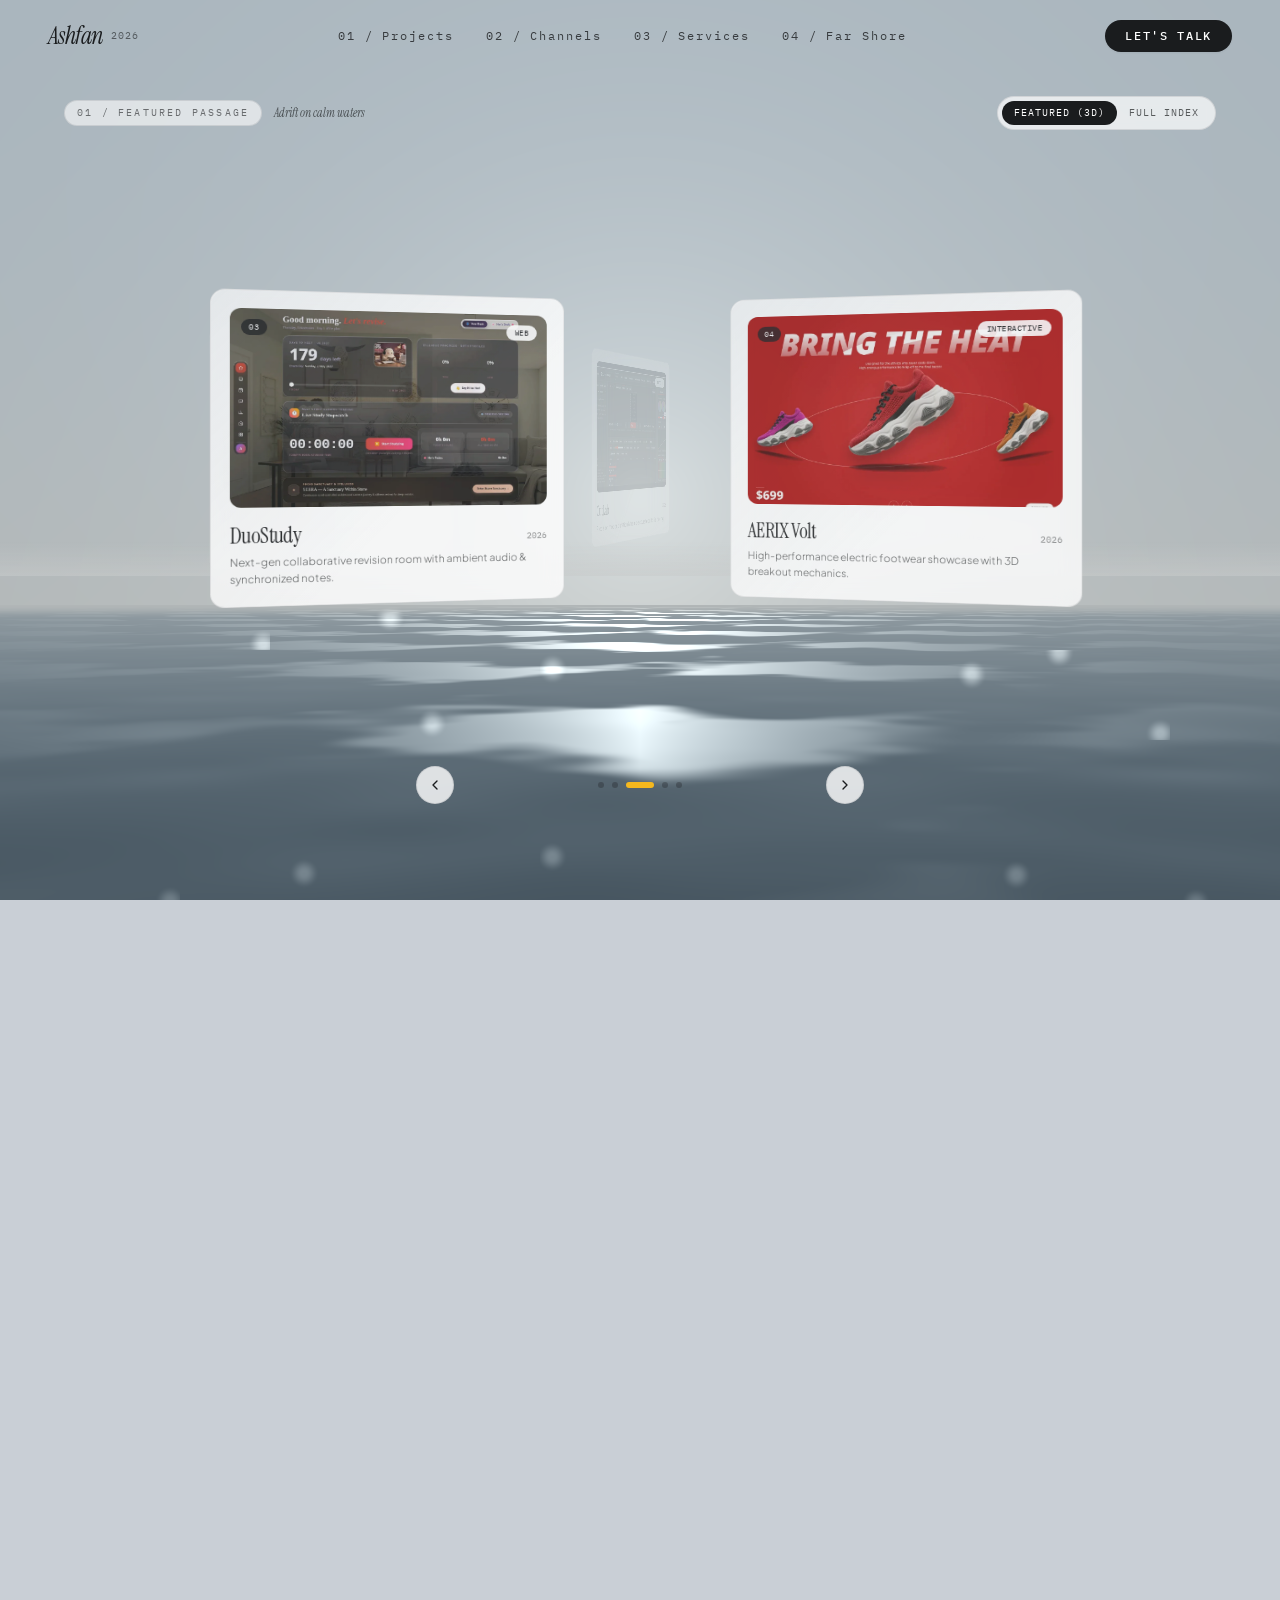
==== commit 6f635715: "Add files via upload" ====
--- a/index.html
+++ b/index.html
@@ -9,9 +9,9 @@
          The display face and the hero poster are preloaded so first
          paint is already in the right type. -->
     <link rel="preload" as="font" type="font/woff2" href="./fonts/instrument-serif-400.woff2" crossorigin>
-    <link rel="preload" as="image" href="./assets/hero-poster2.png">
-    <script type="module" crossorigin src="./assets/index-CLtEjyCU.js"></script>
-    <link rel="stylesheet" crossorigin href="./assets/index-CoEMPRac.css">
+    <link rel="preload" as="image" href="./assets/hero-poster2.webp">
+    <script type="module" crossorigin src="./assets/index-CFYHTyRn.js"></script>
+    <link rel="stylesheet" crossorigin href="./assets/index-BMGNUELb.css">
   </head>
   <body class="bg-[#C9CFD6] text-[#1A1C1E] selection:bg-[#F5B81E] selection:text-[#1A1C1E] antialiased overflow-x-hidden">
     <div id="root"></div>
--- a/assets/index-BMGNUELb.css
+++ b/assets/index-BMGNUELb.css
@@ -0,0 +1 @@
+*,:before,:after{--tw-border-spacing-x: 0;--tw-border-spacing-y: 0;--tw-translate-x: 0;--tw-translate-y: 0;--tw-rotate: 0;--tw-skew-x: 0;--tw-skew-y: 0;--tw-scale-x: 1;--tw-scale-y: 1;--tw-pan-x: ;--tw-pan-y: ;--tw-pinch-zoom: ;--tw-scroll-snap-strictness: proximity;--tw-gradient-from-position: ;--tw-gradient-via-position: ;--tw-gradient-to-position: ;--tw-ordinal: ;--tw-slashed-zero: ;--tw-numeric-figure: ;--tw-numeric-spacing: ;--tw-numeric-fraction: ;--tw-ring-inset: ;--tw-ring-offset-width: 0px;--tw-ring-offset-color: #fff;--tw-ring-color: rgb(59 130 246 / .5);--tw-ring-offset-shadow: 0 0 #0000;--tw-ring-shadow: 0 0 #0000;--tw-shadow: 0 0 #0000;--tw-shadow-colored: 0 0 #0000;--tw-blur: ;--tw-brightness: ;--tw-contrast: ;--tw-grayscale: ;--tw-hue-rotate: ;--tw-invert: ;--tw-saturate: ;--tw-sepia: ;--tw-drop-shadow: ;--tw-backdrop-blur: ;--tw-backdrop-brightness: ;--tw-backdrop-contrast: ;--tw-backdrop-grayscale: ;--tw-backdrop-hue-rotate: ;--tw-backdrop-invert: ;--tw-backdrop-opacity: ;--tw-backdrop-saturate: ;--tw-backdrop-sepia: ;--tw-contain-size: ;--tw-contain-layout: ;--tw-contain-paint: ;--tw-contain-style: }::backdrop{--tw-border-spacing-x: 0;--tw-border-spacing-y: 0;--tw-translate-x: 0;--tw-translate-y: 0;--tw-rotate: 0;--tw-skew-x: 0;--tw-skew-y: 0;--tw-scale-x: 1;--tw-scale-y: 1;--tw-pan-x: ;--tw-pan-y: ;--tw-pinch-zoom: ;--tw-scroll-snap-strictness: proximity;--tw-gradient-from-position: ;--tw-gradient-via-position: ;--tw-gradient-to-position: ;--tw-ordinal: ;--tw-slashed-zero: ;--tw-numeric-figure: ;--tw-numeric-spacing: ;--tw-numeric-fraction: ;--tw-ring-inset: ;--tw-ring-offset-width: 0px;--tw-ring-offset-color: #fff;--tw-ring-color: rgb(59 130 246 / .5);--tw-ring-offset-shadow: 0 0 #0000;--tw-ring-shadow: 0 0 #0000;--tw-shadow: 0 0 #0000;--tw-shadow-colored: 0 0 #0000;--tw-blur: ;--tw-brightness: ;--tw-contrast: ;--tw-grayscale: ;--tw-hue-rotate: ;--tw-invert: ;--tw-saturate: ;--tw-sepia: ;--tw-drop-shadow: ;--tw-backdrop-blur: ;--tw-backdrop-brightness: ;--tw-backdrop-contrast: ;--tw-backdrop-grayscale: ;--tw-backdrop-hue-rotate: ;--tw-backdrop-invert: ;--tw-backdrop-opacity: ;--tw-backdrop-saturate: ;--tw-backdrop-sepia: ;--tw-contain-size: ;--tw-contain-layout: ;--tw-contain-paint: ;--tw-contain-style: }*,:before,:after{box-sizing:border-box;border-width:0;border-style:solid;border-color:#e5e7eb}:before,:after{--tw-content: ""}html,:host{line-height:1.5;-webkit-text-size-adjust:100%;-moz-tab-size:4;-o-tab-size:4;tab-size:4;font-family:Plus Jakarta Sans,system-ui,-apple-system,sans-serif;font-feature-settings:normal;font-variation-settings:normal;-webkit-tap-highlight-color:transparent}body{margin:0;line-height:inherit}hr{height:0;color:inherit;border-top-width:1px}abbr:where([title]){-webkit-text-decoration:underline dotted;text-decoration:underline dotted}h1,h2,h3,h4,h5,h6{font-size:inherit;font-weight:inherit}a{color:inherit;text-decoration:inherit}b,strong{font-weight:bolder}code,kbd,samp,pre{font-family:IBM Plex Mono,ui-monospace,SFMono-Regular,monospace;font-feature-settings:normal;font-variation-settings:normal;font-size:1em}small{font-size:80%}sub,sup{font-size:75%;line-height:0;position:relative;vertical-align:baseline}sub{bottom:-.25em}sup{top:-.5em}table{text-indent:0;border-color:inherit;border-collapse:collapse}button,input,optgroup,select,textarea{font-family:inherit;font-feature-settings:inherit;font-variation-settings:inherit;font-size:100%;font-weight:inherit;line-height:inherit;letter-spacing:inherit;color:inherit;margin:0;padding:0}button,select{text-transform:none}button,input:where([type=button]),input:where([type=reset]),input:where([type=submit]){-webkit-appearance:button;background-color:transparent;background-image:none}:-moz-focusring{outline:auto}:-moz-ui-invalid{box-shadow:none}progress{vertical-align:baseline}::-webkit-inner-spin-button,::-webkit-outer-spin-button{height:auto}[type=search]{-webkit-appearance:textfield;outline-offset:-2px}::-webkit-search-decoration{-webkit-appearance:none}::-webkit-file-upload-button{-webkit-appearance:button;font:inherit}summary{display:list-item}blockquote,dl,dd,h1,h2,h3,h4,h5,h6,hr,figure,p,pre{margin:0}fieldset{margin:0;padding:0}legend{padding:0}ol,ul,menu{list-style:none;margin:0;padding:0}dialog{padding:0}textarea{resize:vertical}input::-moz-placeholder,textarea::-moz-placeholder{opacity:1;color:#9ca3af}input::placeholder,textarea::placeholder{opacity:1;color:#9ca3af}button,[role=button]{cursor:pointer}:disabled{cursor:default}img,svg,video,canvas,audio,iframe,embed,object{display:block;vertical-align:middle}img,video{max-width:100%;height:auto}[hidden]:where(:not([hidden=until-found])){display:none}.\!container{width:100%!important}.container{width:100%}@media(min-width:640px){.\!container{max-width:640px!important}.container{max-width:640px}}@media(min-width:768px){.\!container{max-width:768px!important}.container{max-width:768px}}@media(min-width:1024px){.\!container{max-width:1024px!important}.container{max-width:1024px}}@media(min-width:1280px){.\!container{max-width:1280px!important}.container{max-width:1280px}}@media(min-width:1536px){.\!container{max-width:1536px!important}.container{max-width:1536px}}.pointer-events-none{pointer-events:none}.pointer-events-auto{pointer-events:auto}.visible{visibility:visible}.invisible{visibility:hidden}.static{position:static}.fixed{position:fixed}.absolute{position:absolute}.relative{position:relative}.inset-0{top:0;right:0;bottom:0;left:0}.inset-x-0{left:0;right:0}.bottom-8{bottom:2rem}.left-0{left:0}.left-1\/2{left:50%}.left-2{left:.5rem}.left-3{left:.75rem}.left-\[9\%\]{left:9%}.right-0{right:0}.right-3{right:.75rem}.right-4{right:1rem}.top-0{top:0}.top-2{top:.5rem}.top-20{top:5rem}.top-3{top:.75rem}.top-\[68px\]{top:68px}.z-0{z-index:0}.z-10{z-index:10}.z-20{z-index:20}.z-30{z-index:30}.z-40{z-index:40}.z-50{z-index:50}.z-\[15\]{z-index:15}.col-start-2{grid-column-start:2}.-mx-1{margin-left:-.25rem;margin-right:-.25rem}.mx-auto{margin-left:auto;margin-right:auto}.my-auto{margin-top:auto;margin-bottom:auto}.mb-1{margin-bottom:.25rem}.mb-2{margin-bottom:.5rem}.mb-4{margin-bottom:1rem}.ml-auto{margin-left:auto}.mt-0\.5{margin-top:.125rem}.mt-1{margin-top:.25rem}.mt-1\.5{margin-top:.375rem}.mt-2{margin-top:.5rem}.mt-2\.5{margin-top:.625rem}.mt-3{margin-top:.75rem}.mt-4{margin-top:1rem}.mt-5{margin-top:1.25rem}.mt-6{margin-top:1.5rem}.line-clamp-2{overflow:hidden;display:-webkit-box;-webkit-box-orient:vertical;-webkit-line-clamp:2}.block{display:block}.inline-block{display:inline-block}.flex{display:flex}.table{display:table}.grid{display:grid}.hidden{display:none}.aspect-\[16\/10\]{aspect-ratio:16/10}.aspect-\[16\/3\.4\]{aspect-ratio:16/3.4}.aspect-\[21\/9\]{aspect-ratio:21/9}.aspect-video{aspect-ratio:16 / 9}.h-0{height:0px}.h-1\.5{height:.375rem}.h-2{height:.5rem}.h-28{height:7rem}.h-3{height:.75rem}.h-3\.5{height:.875rem}.h-36{height:9rem}.h-4{height:1rem}.h-44{height:11rem}.h-5{height:1.25rem}.h-6{height:1.5rem}.h-7{height:1.75rem}.h-\[103px\]{height:103px}.h-\[22px\]{height:22px}.h-\[24px\]{height:24px}.h-\[26px\]{height:26px}.h-\[38px\]{height:38px}.h-\[460px\]{height:460px}.h-full{height:100%}.h-px{height:1px}.max-h-\[90vh\]{max-height:90vh}.min-h-\[1150vh\]{min-height:1150vh}.w-1\.5{width:.375rem}.w-2{width:.5rem}.w-3{width:.75rem}.w-3\.5{width:.875rem}.w-32{width:8rem}.w-4{width:1rem}.w-44{width:11rem}.w-5{width:1.25rem}.w-6{width:1.5rem}.w-7{width:1.75rem}.w-\[120\%\]{width:120%}.w-\[68\%\]{width:68%}.w-\[78vw\]{width:78vw}.w-\[82\%\]{width:82%}.w-\[82vw\]{width:82vw}.w-auto{width:auto}.w-full{width:100%}.w-px{width:1px}.min-w-0{min-width:0px}.max-w-3xl{max-width:48rem}.max-w-4xl{max-width:56rem}.max-w-5xl{max-width:64rem}.max-w-6xl{max-width:72rem}.max-w-7xl{max-width:80rem}.max-w-\[280px\]{max-width:280px}.max-w-\[320px\]{max-width:320px}.max-w-md{max-width:28rem}.max-w-none{max-width:none}.max-w-xl{max-width:36rem}.flex-1{flex:1 1 0%}.flex-none{flex:none}.flex-shrink-0,.shrink-0{flex-shrink:0}.origin-bottom{transform-origin:bottom}.-translate-x-1\/2{--tw-translate-x: -50%;transform:translate(var(--tw-translate-x),var(--tw-translate-y)) rotate(var(--tw-rotate)) skew(var(--tw-skew-x)) skewY(var(--tw-skew-y)) scaleX(var(--tw-scale-x)) scaleY(var(--tw-scale-y))}.-translate-y-1\/2{--tw-translate-y: -50%;transform:translate(var(--tw-translate-x),var(--tw-translate-y)) rotate(var(--tw-rotate)) skew(var(--tw-skew-x)) skewY(var(--tw-skew-y)) scaleX(var(--tw-scale-x)) scaleY(var(--tw-scale-y))}.scale-95{--tw-scale-x: .95;--tw-scale-y: .95;transform:translate(var(--tw-translate-x),var(--tw-translate-y)) rotate(var(--tw-rotate)) skew(var(--tw-skew-x)) skewY(var(--tw-skew-y)) scaleX(var(--tw-scale-x)) scaleY(var(--tw-scale-y))}.scale-\[1\.28\]{--tw-scale-x: 1.28;--tw-scale-y: 1.28;transform:translate(var(--tw-translate-x),var(--tw-translate-y)) rotate(var(--tw-rotate)) skew(var(--tw-skew-x)) skewY(var(--tw-skew-y)) scaleX(var(--tw-scale-x)) scaleY(var(--tw-scale-y))}.scale-x-125{--tw-scale-x: 1.25;transform:translate(var(--tw-translate-x),var(--tw-translate-y)) rotate(var(--tw-rotate)) skew(var(--tw-skew-x)) skewY(var(--tw-skew-y)) scaleX(var(--tw-scale-x)) scaleY(var(--tw-scale-y))}.transform{transform:translate(var(--tw-translate-x),var(--tw-translate-y)) rotate(var(--tw-rotate)) skew(var(--tw-skew-x)) skewY(var(--tw-skew-y)) scaleX(var(--tw-scale-x)) scaleY(var(--tw-scale-y))}@keyframes pulse{50%{opacity:.5}}.animate-pulse{animation:pulse 2s cubic-bezier(.4,0,.6,1) infinite}@keyframes ripple{0%{transform:scale(.8);opacity:.6}to{transform:scale(2.2);opacity:0}}.animate-ripple{animation:ripple 3s cubic-bezier(0,.2,.8,1) infinite}.cursor-grab{cursor:grab}.cursor-pointer{cursor:pointer}.select-none{-webkit-user-select:none;-moz-user-select:none;user-select:none}.resize{resize:both}.snap-x{scroll-snap-type:x var(--tw-scroll-snap-strictness)}.snap-mandatory{--tw-scroll-snap-strictness: mandatory}.snap-start{scroll-snap-align:start}.snap-center{scroll-snap-align:center}.grid-cols-1{grid-template-columns:repeat(1,minmax(0,1fr))}.grid-cols-\[auto_1fr\]{grid-template-columns:auto 1fr}.flex-row{flex-direction:row}.flex-col{flex-direction:column}.flex-wrap{flex-wrap:wrap}.items-start{align-items:flex-start}.items-end{align-items:flex-end}.items-center{align-items:center}.items-baseline{align-items:baseline}.justify-end{justify-content:flex-end}.justify-center{justify-content:center}.justify-between{justify-content:space-between}.gap-1\.5{gap:.375rem}.gap-2{gap:.5rem}.gap-2\.5{gap:.625rem}.gap-3{gap:.75rem}.gap-4{gap:1rem}.gap-5{gap:1.25rem}.gap-8{gap:2rem}.gap-x-5{-moz-column-gap:1.25rem;column-gap:1.25rem}.gap-y-1{row-gap:.25rem}.space-x-1>:not([hidden])~:not([hidden]){--tw-space-x-reverse: 0;margin-right:calc(.25rem * var(--tw-space-x-reverse));margin-left:calc(.25rem * calc(1 - var(--tw-space-x-reverse)))}.space-x-1\.5>:not([hidden])~:not([hidden]){--tw-space-x-reverse: 0;margin-right:calc(.375rem * var(--tw-space-x-reverse));margin-left:calc(.375rem * calc(1 - var(--tw-space-x-reverse)))}.space-x-2>:not([hidden])~:not([hidden]){--tw-space-x-reverse: 0;margin-right:calc(.5rem * var(--tw-space-x-reverse));margin-left:calc(.5rem * calc(1 - var(--tw-space-x-reverse)))}.space-x-2\.5>:not([hidden])~:not([hidden]){--tw-space-x-reverse: 0;margin-right:calc(.625rem * var(--tw-space-x-reverse));margin-left:calc(.625rem * calc(1 - var(--tw-space-x-reverse)))}.space-x-3>:not([hidden])~:not([hidden]){--tw-space-x-reverse: 0;margin-right:calc(.75rem * var(--tw-space-x-reverse));margin-left:calc(.75rem * calc(1 - var(--tw-space-x-reverse)))}.space-x-6>:not([hidden])~:not([hidden]){--tw-space-x-reverse: 0;margin-right:calc(1.5rem * var(--tw-space-x-reverse));margin-left:calc(1.5rem * calc(1 - var(--tw-space-x-reverse)))}.space-x-8>:not([hidden])~:not([hidden]){--tw-space-x-reverse: 0;margin-right:calc(2rem * var(--tw-space-x-reverse));margin-left:calc(2rem * calc(1 - var(--tw-space-x-reverse)))}.space-y-2>:not([hidden])~:not([hidden]){--tw-space-y-reverse: 0;margin-top:calc(.5rem * calc(1 - var(--tw-space-y-reverse)));margin-bottom:calc(.5rem * var(--tw-space-y-reverse))}.space-y-4>:not([hidden])~:not([hidden]){--tw-space-y-reverse: 0;margin-top:calc(1rem * calc(1 - var(--tw-space-y-reverse)));margin-bottom:calc(1rem * var(--tw-space-y-reverse))}.space-y-6>:not([hidden])~:not([hidden]){--tw-space-y-reverse: 0;margin-top:calc(1.5rem * calc(1 - var(--tw-space-y-reverse)));margin-bottom:calc(1.5rem * var(--tw-space-y-reverse))}.space-y-8>:not([hidden])~:not([hidden]){--tw-space-y-reverse: 0;margin-top:calc(2rem * calc(1 - var(--tw-space-y-reverse)));margin-bottom:calc(2rem * var(--tw-space-y-reverse))}.divide-y>:not([hidden])~:not([hidden]){--tw-divide-y-reverse: 0;border-top-width:calc(1px * calc(1 - var(--tw-divide-y-reverse)));border-bottom-width:calc(1px * var(--tw-divide-y-reverse))}.divide-white\/10>:not([hidden])~:not([hidden]){border-color:#ffffff1a}.overflow-hidden{overflow:hidden}.overflow-x-auto{overflow-x:auto}.overflow-y-auto{overflow-y:auto}.overflow-x-hidden{overflow-x:hidden}.overscroll-x-contain{overscroll-behavior-x:contain}.truncate{overflow:hidden;text-overflow:ellipsis;white-space:nowrap}.whitespace-nowrap{white-space:nowrap}.rounded{border-radius:.25rem}.rounded-2xl{border-radius:1rem}.rounded-3xl{border-radius:1.5rem}.rounded-\[100\%\]{border-radius:100%}.rounded-\[10px\]{border-radius:10px}.rounded-\[18px\]{border-radius:18px}.rounded-\[22px\]{border-radius:22px}.rounded-full{border-radius:9999px}.rounded-md{border-radius:.375rem}.rounded-sm{border-radius:.125rem}.rounded-xl{border-radius:.75rem}.rounded-b-2xl{border-bottom-right-radius:1rem;border-bottom-left-radius:1rem}.border{border-width:1px}.border-b{border-bottom-width:1px}.border-t{border-top-width:1px}.border-\[\#10181F\]\/10{border-color:#10181f1a}.border-\[\#1A1C1E\]\/10{border-color:#1a1c1e1a}.border-\[\#1A1C1E\]\/5{border-color:#1a1c1e0d}.border-white\/10{border-color:#ffffff1a}.border-white\/15{border-color:#ffffff26}.border-white\/20{border-color:#fff3}.border-white\/40{border-color:#fff6}.bg-\[\#0A0A0C\]\/15{background-color:#0a0a0c26}.bg-\[\#0A0A0C\]\/65{background-color:#0a0a0ca6}.bg-\[\#0A0A0C\]\/90{background-color:#0a0a0ce6}.bg-\[\#121316\]\/95{background-color:#121316f2}.bg-\[\#1A1C1E\]{--tw-bg-opacity: 1;background-color:rgb(26 28 30 / var(--tw-bg-opacity, 1))}.bg-\[\#1A1C1E\]\/10{background-color:#1a1c1e1a}.bg-\[\#1A1C1E\]\/30{background-color:#1a1c1e4d}.bg-\[\#1A1C1E\]\/5{background-color:#1a1c1e0d}.bg-\[\#1A1C1E\]\/80{background-color:#1a1c1ecc}.bg-\[\#C9CFD6\]{--tw-bg-opacity: 1;background-color:rgb(201 207 214 / var(--tw-bg-opacity, 1))}.bg-\[\#F5B81E\]{--tw-bg-opacity: 1;background-color:rgb(245 184 30 / var(--tw-bg-opacity, 1))}.bg-\[\#F7F8FA\]{--tw-bg-opacity: 1;background-color:rgb(247 248 250 / var(--tw-bg-opacity, 1))}.bg-black\/40{background-color:#0006}.bg-black\/70{background-color:#000000b3}.bg-white\/20{background-color:#fff3}.bg-white\/5{background-color:#ffffff0d}.bg-white\/60{background-color:#fff9}.bg-white\/70{background-color:#ffffffb3}.bg-white\/80{background-color:#fffc}.bg-white\/90{background-color:#ffffffe6}.bg-white\/95{background-color:#fffffff2}.bg-gradient-to-b{background-image:linear-gradient(to bottom,var(--tw-gradient-stops))}.bg-gradient-to-r{background-image:linear-gradient(to right,var(--tw-gradient-stops))}.bg-gradient-to-t{background-image:linear-gradient(to top,var(--tw-gradient-stops))}.from-\[\#1A1C1E\]\/45{--tw-gradient-from: rgb(26 28 30 / .45) var(--tw-gradient-from-position);--tw-gradient-to: rgb(26 28 30 / 0) var(--tw-gradient-to-position);--tw-gradient-stops: var(--tw-gradient-from), var(--tw-gradient-to)}.from-\[\#96A8B4\]{--tw-gradient-from: #96A8B4 var(--tw-gradient-from-position);--tw-gradient-to: rgb(150 168 180 / 0) var(--tw-gradient-to-position);--tw-gradient-stops: var(--tw-gradient-from), var(--tw-gradient-to)}.from-\[\#F5B81E\]{--tw-gradient-from: #F5B81E var(--tw-gradient-from-position);--tw-gradient-to: rgb(245 184 30 / 0) var(--tw-gradient-to-position);--tw-gradient-stops: var(--tw-gradient-from), var(--tw-gradient-to)}.from-\[\#FDE68A\]{--tw-gradient-from: #FDE68A var(--tw-gradient-from-position);--tw-gradient-to: rgb(253 230 138 / 0) var(--tw-gradient-to-position);--tw-gradient-stops: var(--tw-gradient-from), var(--tw-gradient-to)}.from-black\/60{--tw-gradient-from: rgb(0 0 0 / .6) var(--tw-gradient-from-position);--tw-gradient-to: rgb(0 0 0 / 0) var(--tw-gradient-to-position);--tw-gradient-stops: var(--tw-gradient-from), var(--tw-gradient-to)}.via-\[\#687B88\]{--tw-gradient-to: rgb(104 123 136 / 0) var(--tw-gradient-to-position);--tw-gradient-stops: var(--tw-gradient-from), #687B88 var(--tw-gradient-via-position), var(--tw-gradient-to)}.via-transparent{--tw-gradient-to: rgb(0 0 0 / 0) var(--tw-gradient-to-position);--tw-gradient-stops: var(--tw-gradient-from), transparent var(--tw-gradient-via-position), var(--tw-gradient-to)}.to-\[\#1A1C1E\]\/10{--tw-gradient-to: rgb(26 28 30 / .1) var(--tw-gradient-to-position)}.to-\[\#3C4C57\]{--tw-gradient-to: #3C4C57 var(--tw-gradient-to-position)}.to-\[\#FDE68A\]{--tw-gradient-to: #FDE68A var(--tw-gradient-to-position)}.to-\[\#FFF3C4\]{--tw-gradient-to: #FFF3C4 var(--tw-gradient-to-position)}.to-transparent{--tw-gradient-to: transparent var(--tw-gradient-to-position)}.bg-clip-text{-webkit-background-clip:text;background-clip:text}.object-contain{-o-object-fit:contain;object-fit:contain}.object-cover{-o-object-fit:cover;object-fit:cover}.p-1{padding:.25rem}.p-1\.5{padding:.375rem}.p-2{padding:.5rem}.p-2\.5{padding:.625rem}.p-3{padding:.75rem}.p-4{padding:1rem}.p-5{padding:1.25rem}.p-6{padding:1.5rem}.px-1{padding-left:.25rem;padding-right:.25rem}.px-2{padding-left:.5rem;padding-right:.5rem}.px-2\.5{padding-left:.625rem;padding-right:.625rem}.px-3{padding-left:.75rem;padding-right:.75rem}.px-4{padding-left:1rem;padding-right:1rem}.px-5{padding-left:1.25rem;padding-right:1.25rem}.px-6{padding-left:1.5rem;padding-right:1.5rem}.px-7{padding-left:1.75rem;padding-right:1.75rem}.px-8{padding-left:2rem;padding-right:2rem}.py-0\.5{padding-top:.125rem;padding-bottom:.125rem}.py-1{padding-top:.25rem;padding-bottom:.25rem}.py-1\.5{padding-top:.375rem;padding-bottom:.375rem}.py-2{padding-top:.5rem;padding-bottom:.5rem}.py-2\.5{padding-top:.625rem;padding-bottom:.625rem}.py-20{padding-top:5rem;padding-bottom:5rem}.py-3{padding-top:.75rem;padding-bottom:.75rem}.py-4{padding-top:1rem;padding-bottom:1rem}.py-5{padding-top:1.25rem;padding-bottom:1.25rem}.py-6{padding-top:1.5rem;padding-bottom:1.5rem}.py-7{padding-top:1.75rem;padding-bottom:1.75rem}.pb-1{padding-bottom:.25rem}.pb-2{padding-bottom:.5rem}.pb-4{padding-bottom:1rem}.pb-8{padding-bottom:2rem}.pb-\[10px\]{padding-bottom:10px}.pt-2\.5{padding-top:.625rem}.pt-3{padding-top:.75rem}.pt-4{padding-top:1rem}.pt-5{padding-top:1.25rem}.pt-6{padding-top:1.5rem}.pt-8{padding-top:2rem}.text-left{text-align:left}.text-center{text-align:center}.font-mono{font-family:IBM Plex Mono,ui-monospace,SFMono-Regular,monospace}.font-rock{font-family:Fraunces,Georgia,serif}.font-sans{font-family:Plus Jakarta Sans,system-ui,-apple-system,sans-serif}.font-serif{font-family:"Instrument Serif",Georgia,serif}.text-2xl{font-size:1.5rem;line-height:2rem}.text-3xl{font-size:1.875rem;line-height:2.25rem}.text-5xl{font-size:3rem;line-height:1}.text-\[10px\]{font-size:10px}.text-\[11px\]{font-size:11px}.text-\[22px\]{font-size:22px}.text-\[9px\]{font-size:9px}.text-base{font-size:1rem;line-height:1.5rem}.text-sm{font-size:.875rem;line-height:1.25rem}.text-xl{font-size:1.25rem;line-height:1.75rem}.text-xs{font-size:.75rem;line-height:1rem}.font-light{font-weight:300}.font-medium{font-weight:500}.font-normal{font-weight:400}.font-semibold{font-weight:600}.uppercase{text-transform:uppercase}.italic{font-style:italic}.tabular-nums{--tw-numeric-spacing: tabular-nums;font-variant-numeric:var(--tw-ordinal) var(--tw-slashed-zero) var(--tw-numeric-figure) var(--tw-numeric-spacing) var(--tw-numeric-fraction)}.leading-\[0\.78\]{line-height:.78}.leading-\[1\.08\]{line-height:1.08}.leading-none{line-height:1}.leading-relaxed{line-height:1.625}.leading-snug{line-height:1.375}.leading-tight{line-height:1.25}.tracking-\[0\.03em\]{letter-spacing:.03em}.tracking-\[0\.16em\]{letter-spacing:.16em}.tracking-\[0\.18em\]{letter-spacing:.18em}.tracking-\[0\.22em\]{letter-spacing:.22em}.tracking-\[0\.25em\]{letter-spacing:.25em}.tracking-\[0\.2em\]{letter-spacing:.2em}.tracking-\[0\.3em\]{letter-spacing:.3em}.tracking-tight{letter-spacing:-.025em}.tracking-wider{letter-spacing:.05em}.tracking-widest{letter-spacing:.1em}.text-\[\#0A0A0C\]{--tw-text-opacity: 1;color:rgb(10 10 12 / var(--tw-text-opacity, 1))}.text-\[\#10181F\]{--tw-text-opacity: 1;color:rgb(16 24 31 / var(--tw-text-opacity, 1))}.text-\[\#10181F\]\/60{color:#10181f99}.text-\[\#10181F\]\/70{color:#10181fb3}.text-\[\#1A1C1E\]{--tw-text-opacity: 1;color:rgb(26 28 30 / var(--tw-text-opacity, 1))}.text-\[\#1A1C1E\]\/20{color:#1a1c1e33}.text-\[\#1A1C1E\]\/30{color:#1a1c1e4d}.text-\[\#1A1C1E\]\/40{color:#1a1c1e66}.text-\[\#1A1C1E\]\/45{color:#1a1c1e73}.text-\[\#1A1C1E\]\/50{color:#1a1c1e80}.text-\[\#1A1C1E\]\/55{color:#1a1c1e8c}.text-\[\#1A1C1E\]\/60{color:#1a1c1e99}.text-\[\#1A1C1E\]\/70{color:#1a1c1eb3}.text-\[\#1A1C1E\]\/75{color:#1a1c1ebf}.text-\[\#1A1C1E\]\/80{color:#1a1c1ecc}.text-\[\#9A7208\]{--tw-text-opacity: 1;color:rgb(154 114 8 / var(--tw-text-opacity, 1))}.text-\[\#EDF2F5\]{--tw-text-opacity: 1;color:rgb(237 242 245 / var(--tw-text-opacity, 1))}.text-\[\#F5B81E\]{--tw-text-opacity: 1;color:rgb(245 184 30 / var(--tw-text-opacity, 1))}.text-current{color:currentColor}.text-transparent{color:transparent}.text-white{--tw-text-opacity: 1;color:rgb(255 255 255 / var(--tw-text-opacity, 1))}.text-white\/35{color:#ffffff59}.text-white\/40{color:#fff6}.text-white\/45{color:#ffffff73}.text-white\/50{color:#ffffff80}.text-white\/55{color:#ffffff8c}.text-white\/60{color:#fff9}.text-white\/70{color:#ffffffb3}.text-white\/75{color:#ffffffbf}.text-white\/85{color:#ffffffd9}.antialiased{-webkit-font-smoothing:antialiased;-moz-osx-font-smoothing:grayscale}.opacity-45{opacity:.45}.opacity-60{opacity:.6}.opacity-70{opacity:.7}.opacity-80{opacity:.8}.shadow{--tw-shadow: 0 1px 3px 0 rgb(0 0 0 / .1), 0 1px 2px -1px rgb(0 0 0 / .1);--tw-shadow-colored: 0 1px 3px 0 var(--tw-shadow-color), 0 1px 2px -1px var(--tw-shadow-color);box-shadow:var(--tw-ring-offset-shadow, 0 0 #0000),var(--tw-ring-shadow, 0 0 #0000),var(--tw-shadow)}.shadow-2xl{--tw-shadow: 0 25px 50px -12px rgb(0 0 0 / .25);--tw-shadow-colored: 0 25px 50px -12px var(--tw-shadow-color);box-shadow:var(--tw-ring-offset-shadow, 0 0 #0000),var(--tw-ring-shadow, 0 0 #0000),var(--tw-shadow)}.shadow-\[0_0_30px_rgba\(245\,184\,30\,0\.35\)\]{--tw-shadow: 0 0 30px rgba(245,184,30,.35);--tw-shadow-colored: 0 0 30px var(--tw-shadow-color);box-shadow:var(--tw-ring-offset-shadow, 0 0 #0000),var(--tw-ring-shadow, 0 0 #0000),var(--tw-shadow)}.shadow-inner{--tw-shadow: inset 0 2px 4px 0 rgb(0 0 0 / .05);--tw-shadow-colored: inset 0 2px 4px 0 var(--tw-shadow-color);box-shadow:var(--tw-ring-offset-shadow, 0 0 #0000),var(--tw-ring-shadow, 0 0 #0000),var(--tw-shadow)}.shadow-lg{--tw-shadow: 0 10px 15px -3px rgb(0 0 0 / .1), 0 4px 6px -4px rgb(0 0 0 / .1);--tw-shadow-colored: 0 10px 15px -3px var(--tw-shadow-color), 0 4px 6px -4px var(--tw-shadow-color);box-shadow:var(--tw-ring-offset-shadow, 0 0 #0000),var(--tw-ring-shadow, 0 0 #0000),var(--tw-shadow)}.shadow-md{--tw-shadow: 0 4px 6px -1px rgb(0 0 0 / .1), 0 2px 4px -2px rgb(0 0 0 / .1);--tw-shadow-colored: 0 4px 6px -1px var(--tw-shadow-color), 0 2px 4px -2px var(--tw-shadow-color);box-shadow:var(--tw-ring-offset-shadow, 0 0 #0000),var(--tw-ring-shadow, 0 0 #0000),var(--tw-shadow)}.shadow-sm{--tw-shadow: 0 1px 2px 0 rgb(0 0 0 / .05);--tw-shadow-colored: 0 1px 2px 0 var(--tw-shadow-color);box-shadow:var(--tw-ring-offset-shadow, 0 0 #0000),var(--tw-ring-shadow, 0 0 #0000),var(--tw-shadow)}.shadow-\[\#F5B81E\]\/20{--tw-shadow-color: rgb(245 184 30 / .2);--tw-shadow: var(--tw-shadow-colored)}.ring{--tw-ring-offset-shadow: var(--tw-ring-inset) 0 0 0 var(--tw-ring-offset-width) var(--tw-ring-offset-color);--tw-ring-shadow: var(--tw-ring-inset) 0 0 0 calc(3px + var(--tw-ring-offset-width)) var(--tw-ring-color);box-shadow:var(--tw-ring-offset-shadow),var(--tw-ring-shadow),var(--tw-shadow, 0 0 #0000)}.blur{--tw-blur: blur(8px);filter:var(--tw-blur) var(--tw-brightness) var(--tw-contrast) var(--tw-grayscale) var(--tw-hue-rotate) var(--tw-invert) var(--tw-saturate) var(--tw-sepia) var(--tw-drop-shadow)}.blur-\[1px\]{--tw-blur: blur(1px);filter:var(--tw-blur) var(--tw-brightness) var(--tw-contrast) var(--tw-grayscale) var(--tw-hue-rotate) var(--tw-invert) var(--tw-saturate) var(--tw-sepia) var(--tw-drop-shadow)}.blur-xl{--tw-blur: blur(24px);filter:var(--tw-blur) var(--tw-brightness) var(--tw-contrast) var(--tw-grayscale) var(--tw-hue-rotate) var(--tw-invert) var(--tw-saturate) var(--tw-sepia) var(--tw-drop-shadow)}.drop-shadow{--tw-drop-shadow: drop-shadow(0 1px 2px rgb(0 0 0 / .1)) drop-shadow(0 1px 1px rgb(0 0 0 / .06));filter:var(--tw-blur) var(--tw-brightness) var(--tw-contrast) var(--tw-grayscale) var(--tw-hue-rotate) var(--tw-invert) var(--tw-saturate) var(--tw-sepia) var(--tw-drop-shadow)}.drop-shadow-\[0_12px_24px_rgba\(26\,28\,30\,0\.18\)\]{--tw-drop-shadow: drop-shadow(0 12px 24px rgba(26,28,30,.18));filter:var(--tw-blur) var(--tw-brightness) var(--tw-contrast) var(--tw-grayscale) var(--tw-hue-rotate) var(--tw-invert) var(--tw-saturate) var(--tw-sepia) var(--tw-drop-shadow)}.sepia{--tw-sepia: sepia(100%);filter:var(--tw-blur) var(--tw-brightness) var(--tw-contrast) var(--tw-grayscale) var(--tw-hue-rotate) var(--tw-invert) var(--tw-saturate) var(--tw-sepia) var(--tw-drop-shadow)}.filter{filter:var(--tw-blur) var(--tw-brightness) var(--tw-contrast) var(--tw-grayscale) var(--tw-hue-rotate) var(--tw-invert) var(--tw-saturate) var(--tw-sepia) var(--tw-drop-shadow)}.backdrop-blur-md{--tw-backdrop-blur: blur(12px);-webkit-backdrop-filter:var(--tw-backdrop-blur) var(--tw-backdrop-brightness) var(--tw-backdrop-contrast) var(--tw-backdrop-grayscale) var(--tw-backdrop-hue-rotate) var(--tw-backdrop-invert) var(--tw-backdrop-opacity) var(--tw-backdrop-saturate) var(--tw-backdrop-sepia);backdrop-filter:var(--tw-backdrop-blur) var(--tw-backdrop-brightness) var(--tw-backdrop-contrast) var(--tw-backdrop-grayscale) var(--tw-backdrop-hue-rotate) var(--tw-backdrop-invert) var(--tw-backdrop-opacity) var(--tw-backdrop-saturate) var(--tw-backdrop-sepia)}.backdrop-blur-sm{--tw-backdrop-blur: blur(4px);-webkit-backdrop-filter:var(--tw-backdrop-blur) var(--tw-backdrop-brightness) var(--tw-backdrop-contrast) var(--tw-backdrop-grayscale) var(--tw-backdrop-hue-rotate) var(--tw-backdrop-invert) var(--tw-backdrop-opacity) var(--tw-backdrop-saturate) var(--tw-backdrop-sepia);backdrop-filter:var(--tw-backdrop-blur) var(--tw-backdrop-brightness) var(--tw-backdrop-contrast) var(--tw-backdrop-grayscale) var(--tw-backdrop-hue-rotate) var(--tw-backdrop-invert) var(--tw-backdrop-opacity) var(--tw-backdrop-saturate) var(--tw-backdrop-sepia)}.backdrop-blur-xl{--tw-backdrop-blur: blur(24px);-webkit-backdrop-filter:var(--tw-backdrop-blur) var(--tw-backdrop-brightness) var(--tw-backdrop-contrast) var(--tw-backdrop-grayscale) var(--tw-backdrop-hue-rotate) var(--tw-backdrop-invert) var(--tw-backdrop-opacity) var(--tw-backdrop-saturate) var(--tw-backdrop-sepia);backdrop-filter:var(--tw-backdrop-blur) var(--tw-backdrop-brightness) var(--tw-backdrop-contrast) var(--tw-backdrop-grayscale) var(--tw-backdrop-hue-rotate) var(--tw-backdrop-invert) var(--tw-backdrop-opacity) var(--tw-backdrop-saturate) var(--tw-backdrop-sepia)}.transition{transition-property:color,background-color,border-color,text-decoration-color,fill,stroke,opacity,box-shadow,transform,filter,backdrop-filter;transition-timing-function:cubic-bezier(.4,0,.2,1);transition-duration:.15s}.transition-all{transition-property:all;transition-timing-function:cubic-bezier(.4,0,.2,1);transition-duration:.15s}.transition-colors{transition-property:color,background-color,border-color,text-decoration-color,fill,stroke;transition-timing-function:cubic-bezier(.4,0,.2,1);transition-duration:.15s}.transition-opacity{transition-property:opacity;transition-timing-function:cubic-bezier(.4,0,.2,1);transition-duration:.15s}.transition-transform{transition-property:transform;transition-timing-function:cubic-bezier(.4,0,.2,1);transition-duration:.15s}.duration-150{transition-duration:.15s}.duration-200{transition-duration:.2s}.duration-300{transition-duration:.3s}.duration-500{transition-duration:.5s}.ease-in-out{transition-timing-function:cubic-bezier(.4,0,.2,1)}.ease-out{transition-timing-function:cubic-bezier(0,0,.2,1)}.will-change-transform{will-change:transform}.\[scrollbar-width\:none\]{scrollbar-width:none}@font-face{font-family:"Instrument Serif";font-style:normal;font-weight:400;font-display:swap;src:url(../fonts/instrument-serif-400.woff2) format("woff2");unicode-range:U+0000-00FF,U+0131,U+0152-0153,U+02BB-02BC,U+02C6,U+02DA,U+02DC,U+0304,U+0308,U+0329,U+2000-206F,U+20AC,U+2122,U+2191,U+2193,U+2212,U+2215,U+FEFF,U+FFFD}@font-face{font-family:"Instrument Serif";font-style:italic;font-weight:400;font-display:swap;src:url(../fonts/instrument-serif-400-italic.woff2) format("woff2");unicode-range:U+0000-00FF,U+0131,U+0152-0153,U+02BB-02BC,U+02C6,U+02DA,U+02DC,U+0304,U+0308,U+0329,U+2000-206F,U+20AC,U+2122,U+2191,U+2193,U+2212,U+2215,U+FEFF,U+FFFD}@font-face{font-family:Plus Jakarta Sans;font-style:normal;font-weight:200 800;font-display:swap;src:url(../fonts/plus-jakarta-sans-var.woff2) format("woff2");unicode-range:U+0000-00FF,U+0131,U+0152-0153,U+02BB-02BC,U+02C6,U+02DA,U+02DC,U+0304,U+0308,U+0329,U+2000-206F,U+20AC,U+2122,U+2191,U+2193,U+2212,U+2215,U+FEFF,U+FFFD}@font-face{font-family:Fraunces;font-style:normal;font-weight:600;font-display:swap;src:url(../fonts/fraunces-600.woff2) format("woff2")}@font-face{font-family:IBM Plex Mono;font-style:normal;font-weight:400;font-display:swap;src:url(../fonts/plex-mono-400.woff2) format("woff2")}@font-face{font-family:IBM Plex Mono;font-style:normal;font-weight:500;font-display:swap;src:url(../fonts/plex-mono-500.woff2) format("woff2")}:root{color-scheme:light dark;--world-tint: rgb(140, 157, 168);--world-haze: rgb(232, 228, 226)}.world-lit:after{content:"";position:absolute;top:0;right:0;bottom:0;left:0;border-radius:inherit;background:linear-gradient(135deg,color-mix(in srgb,var(--world-tint) 10%,transparent) 0%,transparent 62%);mix-blend-mode:multiply;pointer-events:none}.contact-shadow{background:radial-gradient(ellipse at center,rgba(8,12,16,.22) 0%,rgba(8,12,16,.1) 55%,transparent 72%);filter:blur(10px);border-radius:9999px;pointer-events:none}.place-h2{font-family:"Instrument Serif",Georgia,serif;font-size:clamp(2.6rem,6vw,4.2rem);line-height:.95;letter-spacing:-.01em;font-weight:400}@media(min-width:640px)and (max-height:849px){[data-place=services]{padding-top:2rem;padding-bottom:2rem}[data-place=services] [data-plate]{padding-top:1.25rem;padding-bottom:1.25rem}[data-place=services] [data-place-header]{padding-top:.75rem;padding-bottom:.25rem}[data-place=services] .place-h2{font-size:2.6rem;margin-top:.5rem}[data-place=services] [data-svc-row]{padding-top:.75rem;padding-bottom:.75rem}[data-place=services] [data-svc-rowtitle]{font-size:1.6rem}[data-place=services] [data-svc-desc]{font-size:12.5px;line-height:1.5;margin-top:.25rem}[data-place=services] [data-svc-tools]{margin-top:.25rem}}@media(min-width:640px)and (max-height:699px){[data-place=services]{padding-top:1rem;padding-bottom:1rem}[data-place=services] [data-plate]{padding:1rem 1.75rem}[data-place=services] [data-place-header]{padding-top:.5rem;padding-bottom:0}[data-place=services] .place-h2{font-size:2.2rem;margin-top:.375rem}[data-place=services] [data-svc-row]{padding-top:.5rem;padding-bottom:.5rem}[data-place=services] [data-svc-rowtitle]{font-size:1.4rem}[data-place=services] [data-svc-desc]{font-size:12px;line-height:1.45}}@keyframes buoybob{0%,to{transform:translateY(-4px)}50%{transform:translateY(4px)}}.animate-buoybob{animation:buoybob 4s ease-in-out infinite}@media(prefers-reduced-motion:reduce){.animate-buoybob{animation:none}}@keyframes float{0%,to{transform:translateY(-3px)}50%{transform:translateY(3px)}}html{scroll-behavior:smooth;font-family:Plus Jakarta Sans,system-ui,-apple-system,sans-serif;background-color:#c9cfd6}body{margin:0;padding:0;overflow-x:hidden;line-height:1.6;-webkit-font-smoothing:antialiased;-moz-osx-font-smoothing:grayscale}::-webkit-scrollbar{width:6px}::-webkit-scrollbar-track{background:transparent}::-webkit-scrollbar-thumb{background:#1a1c1e33;border-radius:9999px}::-webkit-scrollbar-thumb:hover{background:#f5b81ea6}.perspective-1000{perspective:1000px}.perspective-1200{perspective:1200px}@keyframes rockbob{0%,to{transform:translateY(-3.5px)}50%{transform:translateY(3.5px)}}.animate-rockbob{animation:rockbob 7s ease-in-out infinite}@media(prefers-reduced-motion:reduce){.animate-rockbob{animation:none}}.p3-figure-sink{translate:0 18.9vh}@media(max-width:380px){.p3-figure-sink{translate:0 19.1vh}}.p3-copy-sink{translate:0 15.4vh}@media(max-width:639px){.p3-copy-sink{translate:0 16.4vh}}@media(max-width:380px){.p3-copy-sink{translate:0 15.6vh}}.p3-line-top{top:88.5%}@media(min-width:640px){.p3-line-top{top:91.2%}}@media(min-width:768px){.p3-line-top{top:92.4%}}.p3-reflection-line{top:88.5%;height:88.5%}@media(min-width:640px){.p3-reflection-line{top:91.2%;height:91.2%}}@media(min-width:768px){.p3-reflection-line{top:92.4%;height:92.4%}}.p3-cue-ring{width:46px;height:12px;margin-top:-4px;border:1px solid rgba(26,28,30,.35);border-radius:100%;transform-origin:center;animation:p3-ring 2.6s cubic-bezier(0,.2,.8,1) infinite}@keyframes p3-ring{0%{transform:scale(.3);opacity:.85}70%{opacity:.25}to{transform:scale(1);opacity:0}}.p3-load-fade{animation:p3-fade .3s ease-out both}.p3-load-word{animation:p3-word-in .55s ease-out .1s both}.p3-load-stage{animation:p3-fade .5s ease-out .25s both}.p3-load-copy{animation:p3-copy-in .5s ease-out .4s both}@keyframes p3-fade{0%{opacity:0}}@keyframes p3-word-in{0%{opacity:0;transform:translateY(10px)}}@keyframes p3-copy-in{0%{opacity:0;transform:translateY(12px)}}@media(prefers-reduced-motion:reduce){.p3-cue-ring{animation:none;opacity:.45}.p3-load-fade,.p3-load-word,.p3-load-stage,.p3-load-copy{animation:none}}.selection\:bg-\[\#F5B81E\] *::-moz-selection{--tw-bg-opacity: 1;background-color:rgb(245 184 30 / var(--tw-bg-opacity, 1))}.selection\:bg-\[\#F5B81E\] *::selection{--tw-bg-opacity: 1;background-color:rgb(245 184 30 / var(--tw-bg-opacity, 1))}.selection\:text-\[\#1A1C1E\] *::-moz-selection{--tw-text-opacity: 1;color:rgb(26 28 30 / var(--tw-text-opacity, 1))}.selection\:text-\[\#1A1C1E\] *::selection{--tw-text-opacity: 1;color:rgb(26 28 30 / var(--tw-text-opacity, 1))}.selection\:bg-\[\#F5B81E\]::-moz-selection{--tw-bg-opacity: 1;background-color:rgb(245 184 30 / var(--tw-bg-opacity, 1))}.selection\:bg-\[\#F5B81E\]::selection{--tw-bg-opacity: 1;background-color:rgb(245 184 30 / var(--tw-bg-opacity, 1))}.selection\:text-\[\#1A1C1E\]::-moz-selection{--tw-text-opacity: 1;color:rgb(26 28 30 / var(--tw-text-opacity, 1))}.selection\:text-\[\#1A1C1E\]::selection{--tw-text-opacity: 1;color:rgb(26 28 30 / var(--tw-text-opacity, 1))}.hover\:border-white\/50:hover{border-color:#ffffff80}.hover\:bg-\[\#1A1C1E\]\/5:hover{background-color:#1a1c1e0d}.hover\:bg-\[\#1A1C1E\]\/60:hover{background-color:#1a1c1e99}.hover\:bg-\[\#F5B81E\]:hover{--tw-bg-opacity: 1;background-color:rgb(245 184 30 / var(--tw-bg-opacity, 1))}.hover\:bg-white:hover{--tw-bg-opacity: 1;background-color:rgb(255 255 255 / var(--tw-bg-opacity, 1))}.hover\:bg-white\/10:hover{background-color:#ffffff1a}.hover\:bg-white\/\[0\.03\]:hover{background-color:#ffffff08}.hover\:text-\[\#1A1C1E\]:hover{--tw-text-opacity: 1;color:rgb(26 28 30 / var(--tw-text-opacity, 1))}.hover\:text-\[\#B57E08\]:hover{--tw-text-opacity: 1;color:rgb(181 126 8 / var(--tw-text-opacity, 1))}.hover\:text-\[\#F5B81E\]:hover{--tw-text-opacity: 1;color:rgb(245 184 30 / var(--tw-text-opacity, 1))}.hover\:text-white:hover{--tw-text-opacity: 1;color:rgb(255 255 255 / var(--tw-text-opacity, 1))}.hover\:opacity-90:hover{opacity:.9}.hover\:shadow-lg:hover{--tw-shadow: 0 10px 15px -3px rgb(0 0 0 / .1), 0 4px 6px -4px rgb(0 0 0 / .1);--tw-shadow-colored: 0 10px 15px -3px var(--tw-shadow-color), 0 4px 6px -4px var(--tw-shadow-color);box-shadow:var(--tw-ring-offset-shadow, 0 0 #0000),var(--tw-ring-shadow, 0 0 #0000),var(--tw-shadow)}.hover\:brightness-110:hover{--tw-brightness: brightness(1.1);filter:var(--tw-blur) var(--tw-brightness) var(--tw-contrast) var(--tw-grayscale) var(--tw-hue-rotate) var(--tw-invert) var(--tw-saturate) var(--tw-sepia) var(--tw-drop-shadow)}.focus\:outline-none:focus{outline:2px solid transparent;outline-offset:2px}.focus-visible\:ring-1:focus-visible{--tw-ring-offset-shadow: var(--tw-ring-inset) 0 0 0 var(--tw-ring-offset-width) var(--tw-ring-offset-color);--tw-ring-shadow: var(--tw-ring-inset) 0 0 0 calc(1px + var(--tw-ring-offset-width)) var(--tw-ring-color);box-shadow:var(--tw-ring-offset-shadow),var(--tw-ring-shadow),var(--tw-shadow, 0 0 #0000)}.focus-visible\:ring-2:focus-visible{--tw-ring-offset-shadow: var(--tw-ring-inset) 0 0 0 var(--tw-ring-offset-width) var(--tw-ring-offset-color);--tw-ring-shadow: var(--tw-ring-inset) 0 0 0 calc(2px + var(--tw-ring-offset-width)) var(--tw-ring-color);box-shadow:var(--tw-ring-offset-shadow),var(--tw-ring-shadow),var(--tw-shadow, 0 0 #0000)}.focus-visible\:ring-\[\#9A7208\]:focus-visible{--tw-ring-opacity: 1;--tw-ring-color: rgb(154 114 8 / var(--tw-ring-opacity, 1))}.focus-visible\:ring-\[\#B57E08\]:focus-visible{--tw-ring-opacity: 1;--tw-ring-color: rgb(181 126 8 / var(--tw-ring-opacity, 1))}.focus-visible\:ring-\[\#F5B81E\]:focus-visible{--tw-ring-opacity: 1;--tw-ring-color: rgb(245 184 30 / var(--tw-ring-opacity, 1))}.focus-visible\:ring-white:focus-visible{--tw-ring-opacity: 1;--tw-ring-color: rgb(255 255 255 / var(--tw-ring-opacity, 1))}.active\:cursor-grabbing:active{cursor:grabbing}.group:hover .group-hover\:translate-x-1{--tw-translate-x: .25rem;transform:translate(var(--tw-translate-x),var(--tw-translate-y)) rotate(var(--tw-rotate)) skew(var(--tw-skew-x)) skewY(var(--tw-skew-y)) scaleX(var(--tw-scale-x)) scaleY(var(--tw-scale-y))}.group:hover .group-hover\:scale-105{--tw-scale-x: 1.05;--tw-scale-y: 1.05;transform:translate(var(--tw-translate-x),var(--tw-translate-y)) rotate(var(--tw-rotate)) skew(var(--tw-skew-x)) skewY(var(--tw-skew-y)) scaleX(var(--tw-scale-x)) scaleY(var(--tw-scale-y))}.group:hover .group-hover\:text-\[\#B57E08\]{--tw-text-opacity: 1;color:rgb(181 126 8 / var(--tw-text-opacity, 1))}.group:hover .group-hover\:text-\[\#F5B81E\]{--tw-text-opacity: 1;color:rgb(245 184 30 / var(--tw-text-opacity, 1))}.group:hover .group-hover\:text-white{--tw-text-opacity: 1;color:rgb(255 255 255 / var(--tw-text-opacity, 1))}@media not all and (min-width:640px){.max-sm\:col-start-1{grid-column-start:1}.max-sm\:row-start-1{grid-row-start:1}.max-sm\:grid{display:grid}.max-sm\:hidden{display:none}.max-sm\:\[opacity\:var\(--rowpo\)\]{opacity:var(--rowpo)}}@media(min-width:640px){.sm\:col-start-3{grid-column-start:3}.sm\:mt-0{margin-top:0}.sm\:block{display:block}.sm\:inline{display:inline}.sm\:grid{display:grid}.sm\:contents{display:contents}.sm\:hidden{display:none}.sm\:aspect-\[2\/1\]{aspect-ratio:2/1}.sm\:h-3\.5{height:.875rem}.sm\:h-44{height:11rem}.sm\:h-56{height:14rem}.sm\:w-3\.5{width:.875rem}.sm\:w-56{width:14rem}.sm\:w-\[350px\]{width:350px}.sm\:w-auto{width:auto}.sm\:max-w-md{max-width:28rem}.sm\:max-w-xl{max-width:36rem}.sm\:scale-\[1\.32\]{--tw-scale-x: 1.32;--tw-scale-y: 1.32;transform:translate(var(--tw-translate-x),var(--tw-translate-y)) rotate(var(--tw-rotate)) skew(var(--tw-skew-x)) skewY(var(--tw-skew-y)) scaleX(var(--tw-scale-x)) scaleY(var(--tw-scale-y))}.sm\:grid-cols-2{grid-template-columns:repeat(2,minmax(0,1fr))}.sm\:grid-cols-\[64px_1fr_auto\]{grid-template-columns:64px 1fr auto}.sm\:flex-row{flex-direction:row}.sm\:gap-3{gap:.75rem}.sm\:gap-6{gap:1.5rem}.sm\:space-x-2>:not([hidden])~:not([hidden]){--tw-space-x-reverse: 0;margin-right:calc(.5rem * var(--tw-space-x-reverse));margin-left:calc(.5rem * calc(1 - var(--tw-space-x-reverse)))}.sm\:space-x-3>:not([hidden])~:not([hidden]){--tw-space-x-reverse: 0;margin-right:calc(.75rem * var(--tw-space-x-reverse));margin-left:calc(.75rem * calc(1 - var(--tw-space-x-reverse)))}.sm\:overflow-visible{overflow:visible}.sm\:p-12{padding:3rem}.sm\:p-2{padding:.5rem}.sm\:p-6{padding:1.5rem}.sm\:p-8{padding:2rem}.sm\:px-10{padding-left:2.5rem;padding-right:2.5rem}.sm\:px-5{padding-left:1.25rem;padding-right:1.25rem}.sm\:px-6{padding-left:1.5rem;padding-right:1.5rem}.sm\:px-7{padding-left:1.75rem;padding-right:1.75rem}.sm\:px-8{padding-left:2rem;padding-right:2rem}.sm\:py-2{padding-top:.5rem;padding-bottom:.5rem}.sm\:py-3{padding-top:.75rem;padding-bottom:.75rem}.sm\:py-5{padding-top:1.25rem;padding-bottom:1.25rem}.sm\:py-9{padding-top:2.25rem;padding-bottom:2.25rem}.sm\:pb-0{padding-bottom:0}.sm\:text-right{text-align:right}.sm\:text-2xl{font-size:1.5rem;line-height:2rem}.sm\:text-3xl{font-size:1.875rem;line-height:2.25rem}.sm\:text-4xl{font-size:2.25rem;line-height:2.5rem}.sm\:text-6xl{font-size:3.75rem;line-height:1}.sm\:text-\[13px\]{font-size:13px}.sm\:text-\[2rem\]{font-size:2rem}.sm\:text-base{font-size:1rem;line-height:1.5rem}.sm\:text-sm{font-size:.875rem;line-height:1.25rem}.sm\:text-xs{font-size:.75rem;line-height:1rem}.sm\:tracking-\[0\.14em\]{letter-spacing:.14em}.sm\:tracking-\[0\.16em\]{letter-spacing:.16em}}@media(min-width:768px){.md\:col-span-2{grid-column:span 2 / span 2}.md\:mt-0{margin-top:0}.md\:flex{display:flex}.md\:hidden{display:none}.md\:h-64{height:16rem}.md\:h-\[500px\]{height:500px}.md\:w-64{width:16rem}.md\:w-\[400px\]{width:400px}.md\:scale-\[1\.34\]{--tw-scale-x: 1.34;--tw-scale-y: 1.34;transform:translate(var(--tw-translate-x),var(--tw-translate-y)) rotate(var(--tw-rotate)) skew(var(--tw-skew-x)) skewY(var(--tw-skew-y)) scaleX(var(--tw-scale-x)) scaleY(var(--tw-scale-y))}.md\:grid-cols-3{grid-template-columns:repeat(3,minmax(0,1fr))}.md\:flex-row{flex-direction:row}.md\:items-center{align-items:center}.md\:border-l{border-left-width:1px}.md\:border-\[\#1A1C1E\]\/10{border-color:#1a1c1e1a}.md\:p-10{padding:2.5rem}.md\:p-16{padding:4rem}.md\:px-12{padding-left:3rem;padding-right:3rem}.md\:pl-6{padding-left:1.5rem}.md\:text-5xl{font-size:3rem;line-height:1}.md\:text-7xl{font-size:4.5rem;line-height:1}.md\:text-xs{font-size:.75rem;line-height:1rem}}@media(min-width:1024px){.lg\:grid-cols-4{grid-template-columns:repeat(4,minmax(0,1fr))}}.\[\&\:\:-webkit-scrollbar\]\:hidden::-webkit-scrollbar{display:none}
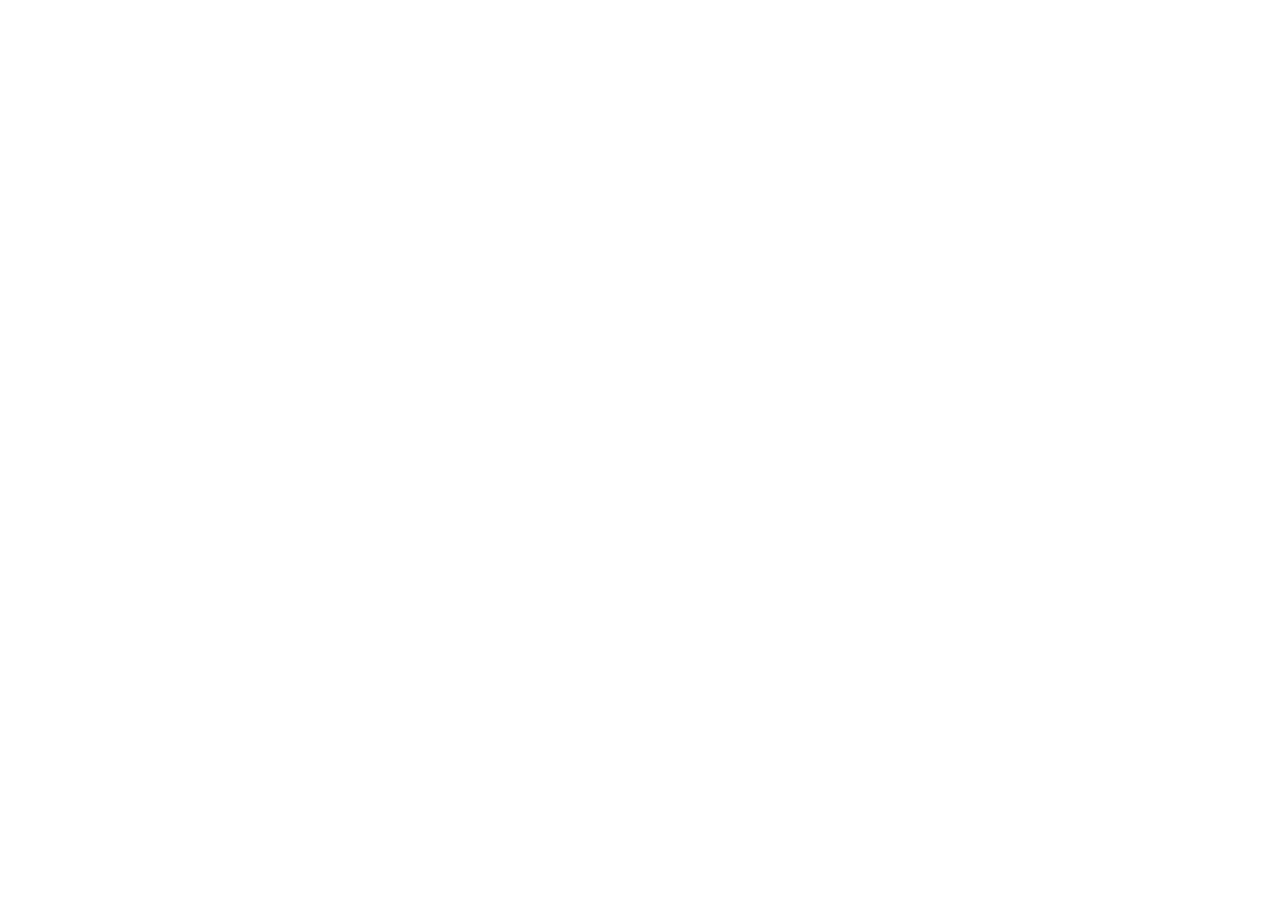
==== commit 0de6c4ae: "Phone-pass: update index.html to new bundle pair" ====
--- a/index.html
+++ b/index.html
@@ -10,8 +10,8 @@
          paint is already in the right type. -->
     <link rel="preload" as="font" type="font/woff2" href="./fonts/instrument-serif-400.woff2" crossorigin>
     <link rel="preload" as="image" href="./assets/hero-poster2.webp">
-    <script type="module" crossorigin src="./assets/index-CFYHTyRn.js"></script>
-    <link rel="stylesheet" crossorigin href="./assets/index-BMGNUELb.css">
+    <script type="module" crossorigin src="./assets/index-XYU-4RIM.js"></script>
+    <link rel="stylesheet" crossorigin href="./assets/index-CLzwPR1_.css">
   </head>
   <body class="bg-[#C9CFD6] text-[#1A1C1E] selection:bg-[#F5B81E] selection:text-[#1A1C1E] antialiased overflow-x-hidden">
     <div id="root"></div>
